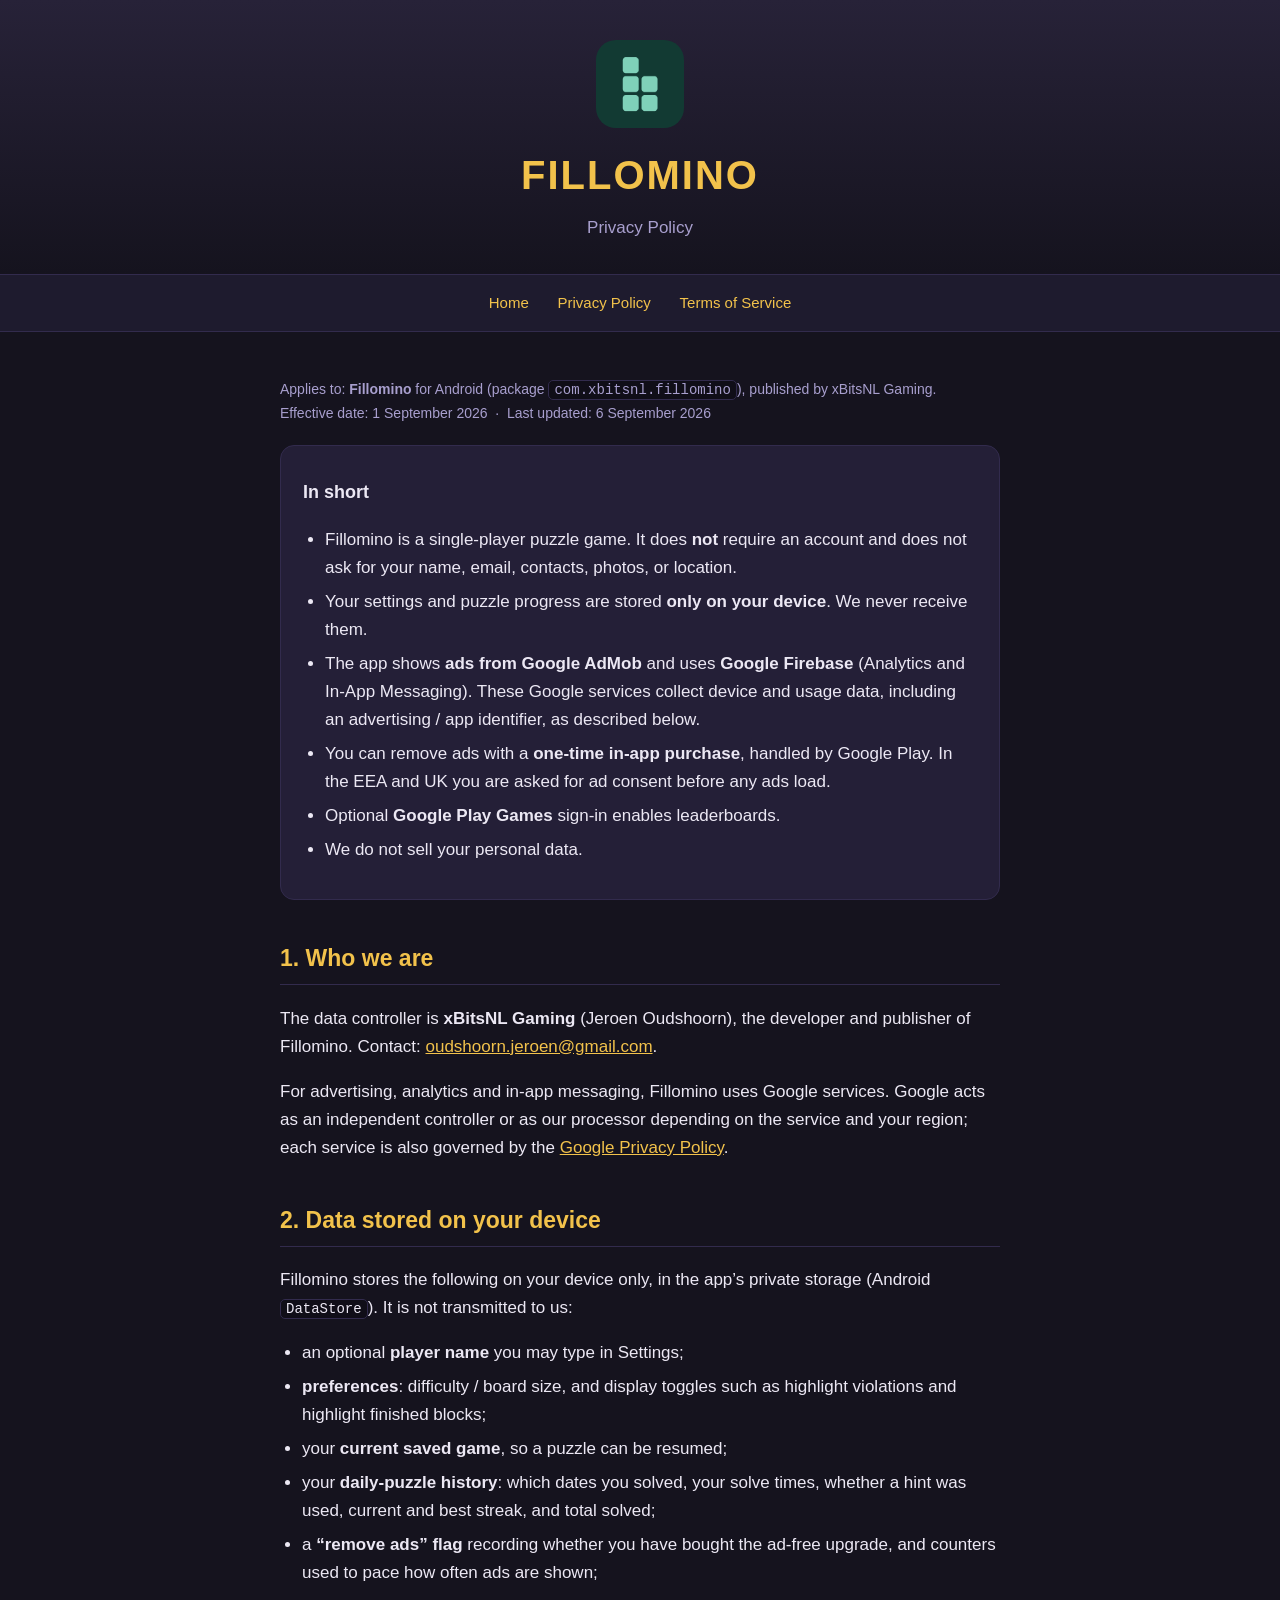
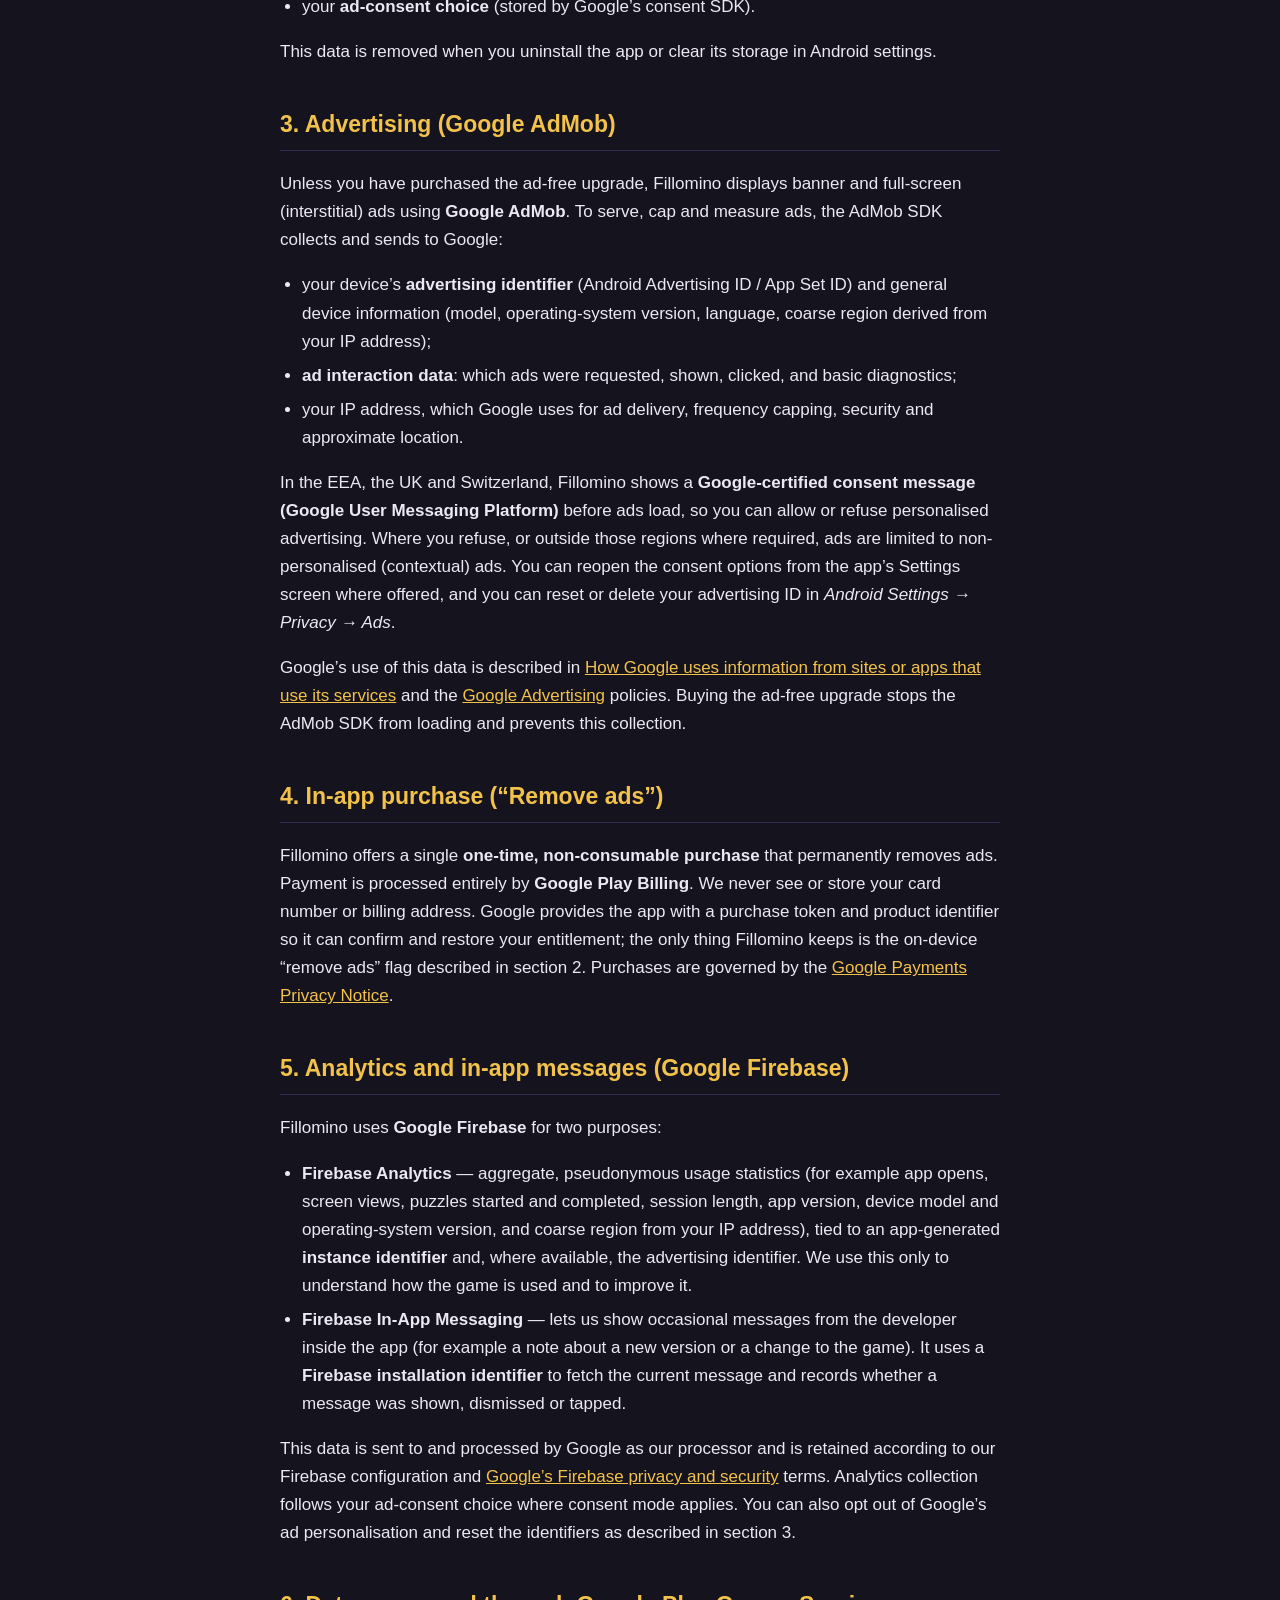
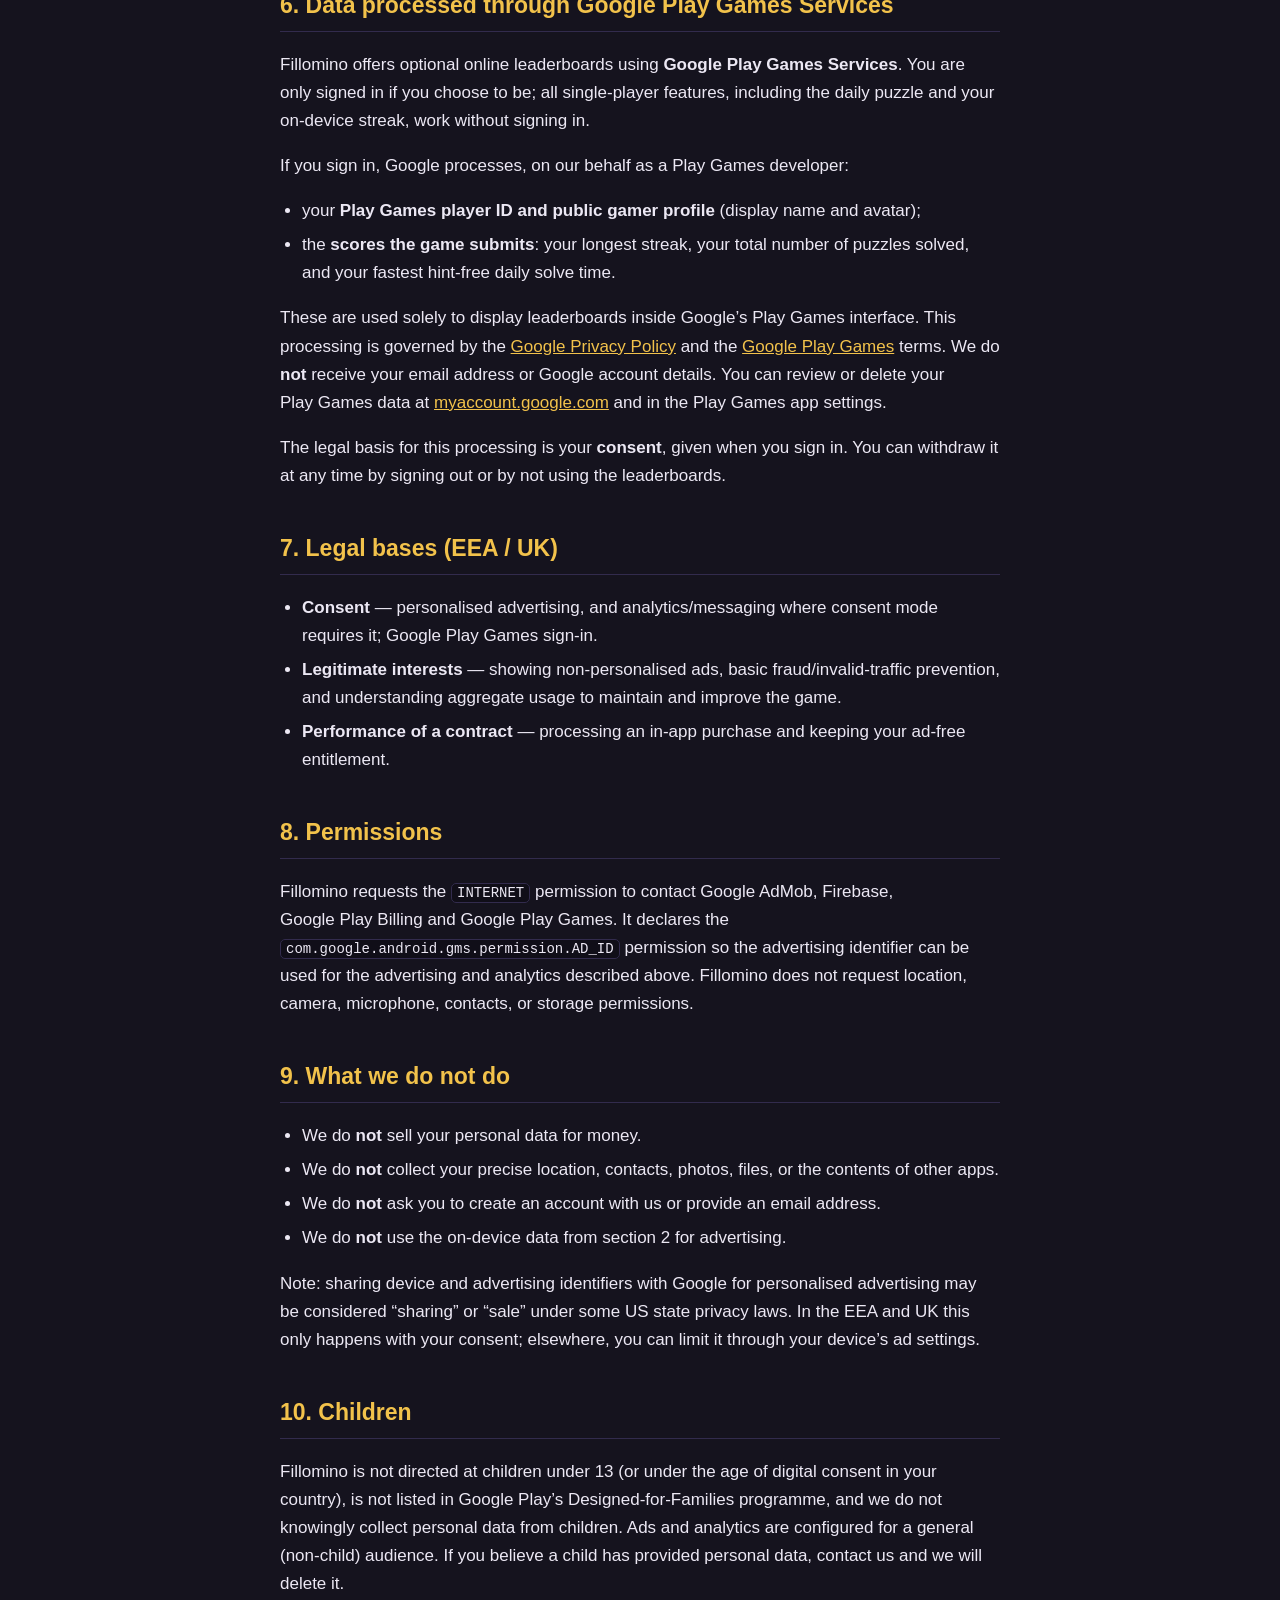
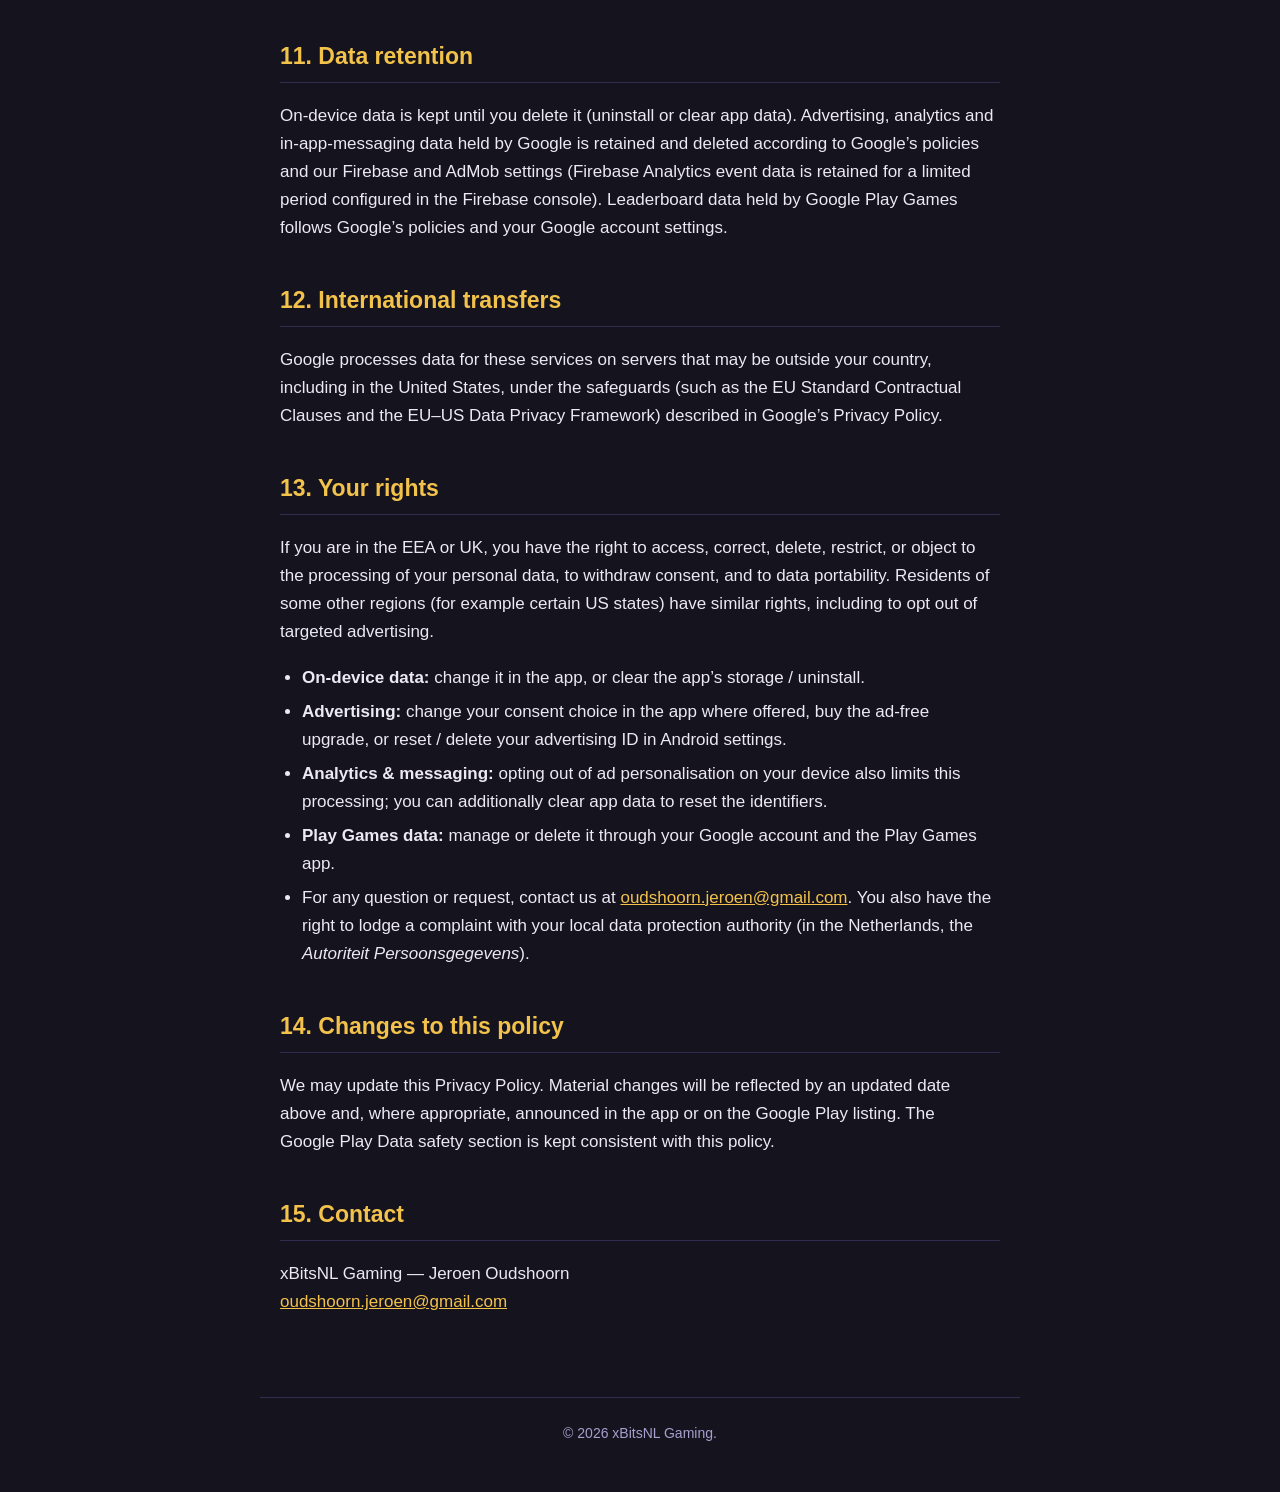
==== privacy-policy.html @ f1c4b3b2 "Add Fillomino site: home page, privacy policy, terms of service Co-Authored-By: Claude Sonnet 5 <nor" ====
<!DOCTYPE html>
<html lang="en">
<head>
<meta charset="utf-8">
<meta name="viewport" content="width=device-width, initial-scale=1">
<title>Privacy Policy — Fillomino</title>
<meta name="description" content="Privacy Policy for the Fillomino Android game by xBitsNL Gaming.">
<link rel="icon" href="assets/icon.png">
<link rel="stylesheet" href="style.css">
</head>
<body>

<header>
  <img class="icon" src="assets/icon.png" alt="Fillomino app icon">
  <h1>FILLOMINO</h1>
  <p class="tagline">Privacy Policy</p>
</header>

<nav>
  <a href="index.html">Home</a>
  <a href="privacy-policy.html">Privacy Policy</a>
  <a href="terms-of-service.html">Terms of Service</a>
</nav>

<main>
  <p class="meta">
    Applies to: <strong>Fillomino</strong> for Android (package <code>com.xbitsnl.fillomino</code>),
    published by xBitsNL&nbsp;Gaming.<br>
    Effective date: 1&nbsp;September&nbsp;2026 &nbsp;&middot;&nbsp; Last updated: 6&nbsp;September&nbsp;2026
  </p>

  <div class="card">
    <h3>In short</h3>
    <ul>
      <li>Fillomino is a single-player puzzle game. It does <strong>not</strong> require an account and does not ask for your name, email, contacts, photos, or location.</li>
      <li>Your settings and puzzle progress are stored <strong>only on your device</strong>. We never receive them.</li>
      <li>The app shows <strong>ads from Google&nbsp;AdMob</strong> and uses <strong>Google&nbsp;Firebase</strong> (Analytics and In-App Messaging). These Google services collect device and usage data, including an advertising / app identifier, as described below.</li>
      <li>You can remove ads with a <strong>one-time in-app purchase</strong>, handled by Google&nbsp;Play. In the EEA and UK you are asked for ad consent before any ads load.</li>
      <li>Optional <strong>Google&nbsp;Play&nbsp;Games</strong> sign-in enables leaderboards.</li>
      <li>We do not sell your personal data.</li>
    </ul>
  </div>

  <h2>1. Who we are</h2>
  <p>
    The data controller is <strong>xBitsNL&nbsp;Gaming</strong> (Jeroen&nbsp;Oudshoorn), the
    developer and publisher of Fillomino. Contact:
    <a href="mailto:oudshoorn.jeroen@gmail.com">oudshoorn.jeroen@gmail.com</a>.
  </p>
  <p>
    For advertising, analytics and in-app messaging, Fillomino uses Google services. Google acts
    as an independent controller or as our processor depending on the service and your
    region; each service is also governed by the
    <a href="https://policies.google.com/privacy" rel="noopener" target="_blank">Google&nbsp;Privacy&nbsp;Policy</a>.
  </p>

  <h2>2. Data stored on your device</h2>
  <p>
    Fillomino stores the following on your device only, in the app&rsquo;s private storage (Android
    <code>DataStore</code>). It is not transmitted to us:
  </p>
  <ul>
    <li>an optional <strong>player name</strong> you may type in Settings;</li>
    <li><strong>preferences</strong>: difficulty / board size, and display toggles such as highlight&nbsp;violations and highlight&nbsp;finished&nbsp;blocks;</li>
    <li>your <strong>current saved game</strong>, so a puzzle can be resumed;</li>
    <li>your <strong>daily-puzzle history</strong>: which dates you solved, your solve times, whether a hint was used, current and best streak, and total solved;</li>
    <li>a <strong>&ldquo;remove ads&rdquo; flag</strong> recording whether you have bought the ad-free upgrade, and counters used to pace how often ads are shown;</li>
    <li>your <strong>ad-consent choice</strong> (stored by Google&rsquo;s consent SDK).</li>
  </ul>
  <p>
    This data is removed when you uninstall the app or clear its storage in Android settings.
  </p>

  <h2>3. Advertising (Google AdMob)</h2>
  <p>
    Unless you have purchased the ad-free upgrade, Fillomino displays banner and full-screen
    (interstitial) ads using <strong>Google&nbsp;AdMob</strong>. To serve, cap and measure ads,
    the AdMob SDK collects and sends to Google:
  </p>
  <ul>
    <li>your device&rsquo;s <strong>advertising identifier</strong> (Android Advertising ID / App Set ID) and general device information (model, operating-system version, language, coarse region derived from your IP address);</li>
    <li><strong>ad interaction data</strong>: which ads were requested, shown, clicked, and basic diagnostics;</li>
    <li>your IP address, which Google uses for ad delivery, frequency capping, security and approximate location.</li>
  </ul>
  <p>
    In the EEA, the UK and Switzerland, Fillomino shows a <strong>Google-certified consent
    message (Google User Messaging Platform)</strong> before ads load, so you can allow or
    refuse personalised advertising. Where you refuse, or outside those regions where
    required, ads are limited to non-personalised (contextual) ads. You can reopen the
    consent options from the app&rsquo;s Settings screen where offered, and you can reset or
    delete your advertising ID in <em>Android Settings &rarr; Privacy &rarr; Ads</em>.
  </p>
  <p>
    Google&rsquo;s use of this data is described in
    <a href="https://business.safety.google/adsservices/" rel="noopener" target="_blank">How Google uses information from sites or apps that use its services</a>
    and the
    <a href="https://policies.google.com/technologies/partner-sites" rel="noopener" target="_blank">Google Advertising</a>
    policies. Buying the ad-free upgrade stops the AdMob SDK from loading and prevents this
    collection.
  </p>

  <h2>4. In-app purchase (&ldquo;Remove ads&rdquo;)</h2>
  <p>
    Fillomino offers a single <strong>one-time, non-consumable purchase</strong> that permanently
    removes ads. Payment is processed entirely by <strong>Google&nbsp;Play&nbsp;Billing</strong>.
    We never see or store your card number or billing address. Google provides the app with a
    purchase token and product identifier so it can confirm and restore your entitlement; the
    only thing Fillomino keeps is the on-device &ldquo;remove ads&rdquo; flag described in
    section&nbsp;2. Purchases are governed by the
    <a href="https://payments.google.com/legaldocument?family=0.privacynotice" rel="noopener" target="_blank">Google&nbsp;Payments Privacy Notice</a>.
  </p>

  <h2>5. Analytics and in-app messages (Google Firebase)</h2>
  <p>
    Fillomino uses <strong>Google&nbsp;Firebase</strong> for two purposes:
  </p>
  <ul>
    <li>
      <strong>Firebase&nbsp;Analytics</strong> &mdash; aggregate, pseudonymous usage statistics
      (for example app opens, screen views, puzzles started and completed, session length,
      app version, device model and operating-system version, and coarse region from your IP
      address), tied to an app-generated <strong>instance identifier</strong> and, where
      available, the advertising identifier. We use this only to understand how the game is
      used and to improve it.
    </li>
    <li>
      <strong>Firebase&nbsp;In-App Messaging</strong> &mdash; lets us show occasional messages
      from the developer inside the app (for example a note about a new version or a change to
      the game). It uses a <strong>Firebase installation identifier</strong> to fetch the
      current message and records whether a message was shown, dismissed or tapped.
    </li>
  </ul>
  <p>
    This data is sent to and processed by Google as our processor and is retained according to
    our Firebase configuration and
    <a href="https://firebase.google.com/support/privacy" rel="noopener" target="_blank">Google&rsquo;s Firebase privacy and security</a>
    terms. Analytics collection follows your ad-consent choice where consent mode applies. You
    can also opt out of Google&rsquo;s ad personalisation and reset the identifiers as described
    in section&nbsp;3.
  </p>

  <h2>6. Data processed through Google Play Games Services</h2>
  <p>
    Fillomino offers optional online leaderboards using <strong>Google&nbsp;Play&nbsp;Games&nbsp;Services</strong>.
    You are only signed in if you choose to be; all single-player features, including the daily
    puzzle and your on-device streak, work without signing in.
  </p>
  <p>If you sign in, Google processes, on our behalf as a Play Games developer:</p>
  <ul>
    <li>your <strong>Play Games player ID and public gamer profile</strong> (display name and avatar);</li>
    <li>the <strong>scores the game submits</strong>: your longest streak, your total number of puzzles solved, and your fastest hint-free daily solve time.</li>
  </ul>
  <p>
    These are used solely to display leaderboards inside Google&rsquo;s Play&nbsp;Games interface.
    This processing is governed by the
    <a href="https://policies.google.com/privacy" rel="noopener" target="_blank">Google&nbsp;Privacy&nbsp;Policy</a>
    and the
    <a href="https://play.google.com/games/" rel="noopener" target="_blank">Google&nbsp;Play&nbsp;Games</a>
    terms. We do <strong>not</strong> receive your email address or Google account details. You can
    review or delete your Play&nbsp;Games data at
    <a href="https://myaccount.google.com/" rel="noopener" target="_blank">myaccount.google.com</a>
    and in the Play&nbsp;Games app settings.
  </p>
  <p>The legal basis for this processing is your <strong>consent</strong>, given when you sign in. You can withdraw it at any time by signing out or by not using the leaderboards.</p>

  <h2>7. Legal bases (EEA / UK)</h2>
  <ul>
    <li><strong>Consent</strong> &mdash; personalised advertising, and analytics/messaging where consent mode requires it; Google&nbsp;Play&nbsp;Games sign-in.</li>
    <li><strong>Legitimate interests</strong> &mdash; showing non-personalised ads, basic fraud/invalid-traffic prevention, and understanding aggregate usage to maintain and improve the game.</li>
    <li><strong>Performance of a contract</strong> &mdash; processing an in-app purchase and keeping your ad-free entitlement.</li>
  </ul>

  <h2>8. Permissions</h2>
  <p>
    Fillomino requests the <code>INTERNET</code> permission to contact Google
    AdMob, Firebase, Google&nbsp;Play&nbsp;Billing and Google&nbsp;Play&nbsp;Games. It declares the
    <code>com.google.android.gms.permission.AD_ID</code> permission so the advertising
    identifier can be used for the advertising and analytics described above. Fillomino does not
    request location, camera, microphone, contacts, or storage permissions.
  </p>

  <h2>9. What we do not do</h2>
  <ul>
    <li>We do <strong>not</strong> sell your personal data for money.</li>
    <li>We do <strong>not</strong> collect your precise location, contacts, photos, files, or the contents of other apps.</li>
    <li>We do <strong>not</strong> ask you to create an account with us or provide an email address.</li>
    <li>We do <strong>not</strong> use the on-device data from section&nbsp;2 for advertising.</li>
  </ul>
  <p>
    Note: sharing device and advertising identifiers with Google for personalised advertising
    may be considered &ldquo;sharing&rdquo; or &ldquo;sale&rdquo; under some US state privacy
    laws. In the EEA and UK this only happens with your consent; elsewhere, you can limit it
    through your device&rsquo;s ad settings.
  </p>

  <h2>10. Children</h2>
  <p>
    Fillomino is not directed at children under 13 (or under the age of digital consent in your
    country), is not listed in Google&nbsp;Play&rsquo;s Designed-for-Families programme, and we
    do not knowingly collect personal data from children. Ads and analytics are configured for
    a general (non-child) audience. If you believe a child has provided personal data, contact
    us and we will delete it.
  </p>

  <h2>11. Data retention</h2>
  <p>
    On-device data is kept until you delete it (uninstall or clear app data). Advertising,
    analytics and in-app-messaging data held by Google is retained and deleted according to
    Google&rsquo;s policies and our Firebase and AdMob settings (Firebase&nbsp;Analytics event
    data is retained for a limited period configured in the Firebase console). Leaderboard
    data held by Google&nbsp;Play&nbsp;Games follows Google&rsquo;s policies and your Google
    account settings.
  </p>

  <h2>12. International transfers</h2>
  <p>
    Google processes data for these services on servers that may be outside your country,
    including in the United States, under the safeguards (such as the EU&nbsp;Standard
    Contractual Clauses and the EU&ndash;US Data Privacy Framework) described in Google&rsquo;s
    Privacy Policy.
  </p>

  <h2>13. Your rights</h2>
  <p>
    If you are in the EEA or UK, you have the right to access, correct, delete, restrict, or
    object to the processing of your personal data, to withdraw consent, and to data
    portability. Residents of some other regions (for example certain US states) have similar
    rights, including to opt out of targeted advertising.
  </p>
  <ul>
    <li><strong>On-device data:</strong> change it in the app, or clear the app&rsquo;s storage / uninstall.</li>
    <li><strong>Advertising:</strong> change your consent choice in the app where offered, buy the ad-free upgrade, or reset / delete your advertising ID in Android settings.</li>
    <li><strong>Analytics &amp; messaging:</strong> opting out of ad personalisation on your device also limits this processing; you can additionally clear app data to reset the identifiers.</li>
    <li><strong>Play Games data:</strong> manage or delete it through your Google account and the Play&nbsp;Games app.</li>
    <li>For any question or request, contact us at
      <a href="mailto:oudshoorn.jeroen@gmail.com">oudshoorn.jeroen@gmail.com</a>. You also have the right to lodge a
      complaint with your local data protection authority (in the Netherlands, the
      <em>Autoriteit&nbsp;Persoonsgegevens</em>).</li>
  </ul>

  <h2>14. Changes to this policy</h2>
  <p>
    We may update this Privacy Policy. Material changes will be reflected by an updated date
    above and, where appropriate, announced in the app or on the Google&nbsp;Play listing. The
    Google&nbsp;Play Data&nbsp;safety section is kept consistent with this policy.
  </p>

  <h2>15. Contact</h2>
  <p>
    xBitsNL&nbsp;Gaming — Jeroen&nbsp;Oudshoorn<br>
    <a href="mailto:oudshoorn.jeroen@gmail.com">oudshoorn.jeroen@gmail.com</a>
  </p>
</main>

<footer>
  &copy; <span id="y">2026</span> xBitsNL Gaming.
  <script>document.getElementById('y').textContent = new Date().getFullYear();</script>
</footer>

</body>
</html>
---- style.css ----
:root {
  --bg: #15131e;
  --bg-soft: #1e1b2e;
  --card: #241f37;
  --gold: #f2c24b;
  --gold-deep: #cb8f17;
  --ink: #ece8f4;
  --muted: #a89fce;
  --line: #322b4d;
  --max: 760px;
}

* { box-sizing: border-box; }

html { -webkit-text-size-adjust: 100%; }

body {
  margin: 0;
  background: var(--bg);
  color: var(--ink);
  font: 17px/1.65 -apple-system, BlinkMacSystemFont, "Segoe UI", Roboto, Helvetica, Arial, sans-serif;
}

a { color: var(--gold); }
a:hover { color: var(--gold-deep); }

header {
  background: linear-gradient(180deg, #272238, var(--bg));
  border-bottom: 1px solid var(--line);
  padding: 40px 20px 32px;
  text-align: center;
}

header img.icon {
  width: 88px;
  height: 88px;
  border-radius: 20px;
  display: block;
  margin: 0 auto 14px;
}

header h1 {
  margin: 0;
  font-size: 40px;
  letter-spacing: 2px;
  color: var(--gold);
}

header p.tagline {
  margin: 6px 0 0;
  color: var(--muted);
}

nav {
  text-align: center;
  padding: 14px 20px;
  border-bottom: 1px solid var(--line);
  background: var(--bg-soft);
  position: sticky;
  top: 0;
}

nav a {
  margin: 0 12px;
  text-decoration: none;
  font-size: 15px;
}

main {
  max-width: var(--max);
  margin: 0 auto;
  padding: 32px 20px 64px;
}

main img.feature {
  width: 100%;
  border-radius: 14px;
  border: 1px solid var(--line);
  margin: 8px 0 28px;
}

h2 {
  color: var(--gold);
  margin-top: 40px;
  font-size: 23px;
  border-bottom: 1px solid var(--line);
  padding-bottom: 6px;
}

h3 { color: var(--ink); margin-top: 28px; font-size: 18px; }

ul { padding-left: 22px; }
li { margin: 6px 0; }

.card {
  background: var(--card);
  border: 1px solid var(--line);
  border-radius: 14px;
  padding: 4px 22px 18px;
  margin: 20px 0;
}

.meta { color: var(--muted); font-size: 14px; }

code {
  background: #100e18;
  border: 1px solid var(--line);
  border-radius: 5px;
  padding: 1px 5px;
  font-size: 14px;
}

footer {
  max-width: var(--max);
  margin: 0 auto;
  padding: 24px 20px 48px;
  border-top: 1px solid var(--line);
  color: var(--muted);
  font-size: 14px;
  text-align: center;
}
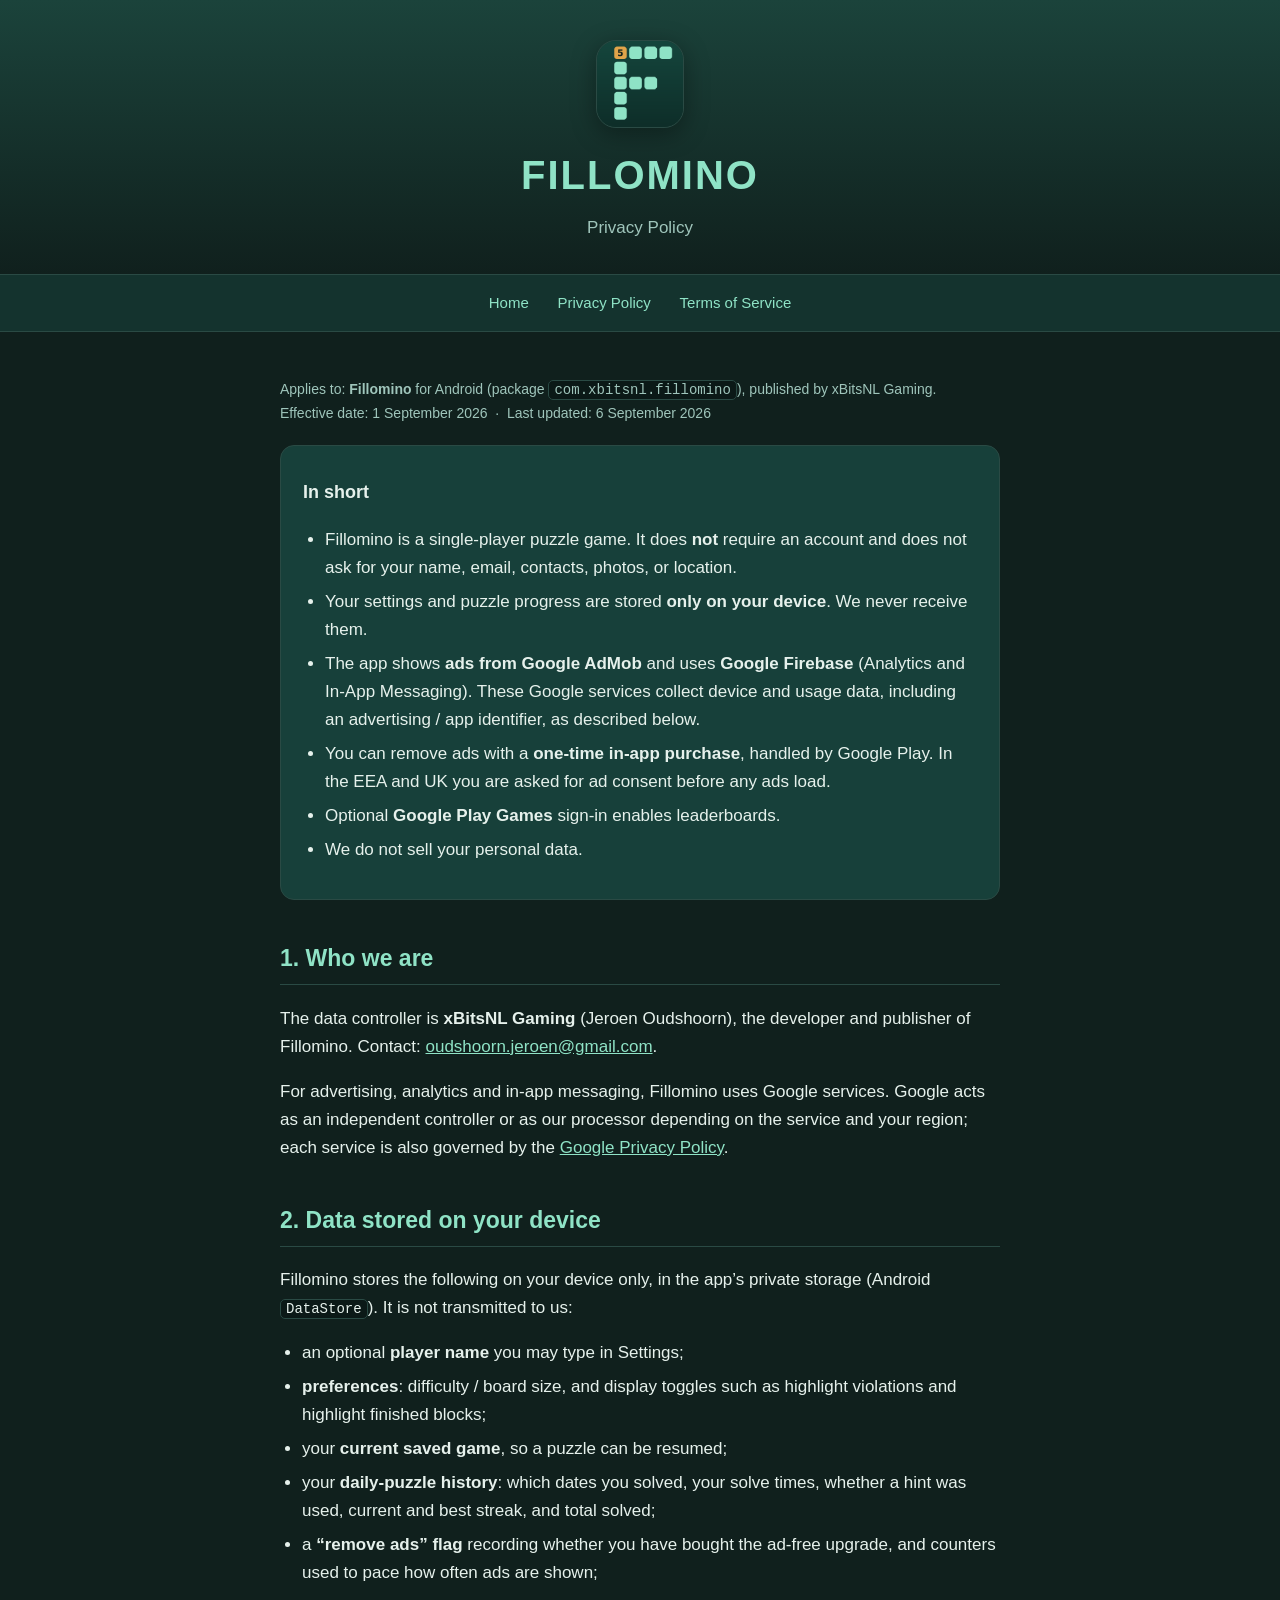
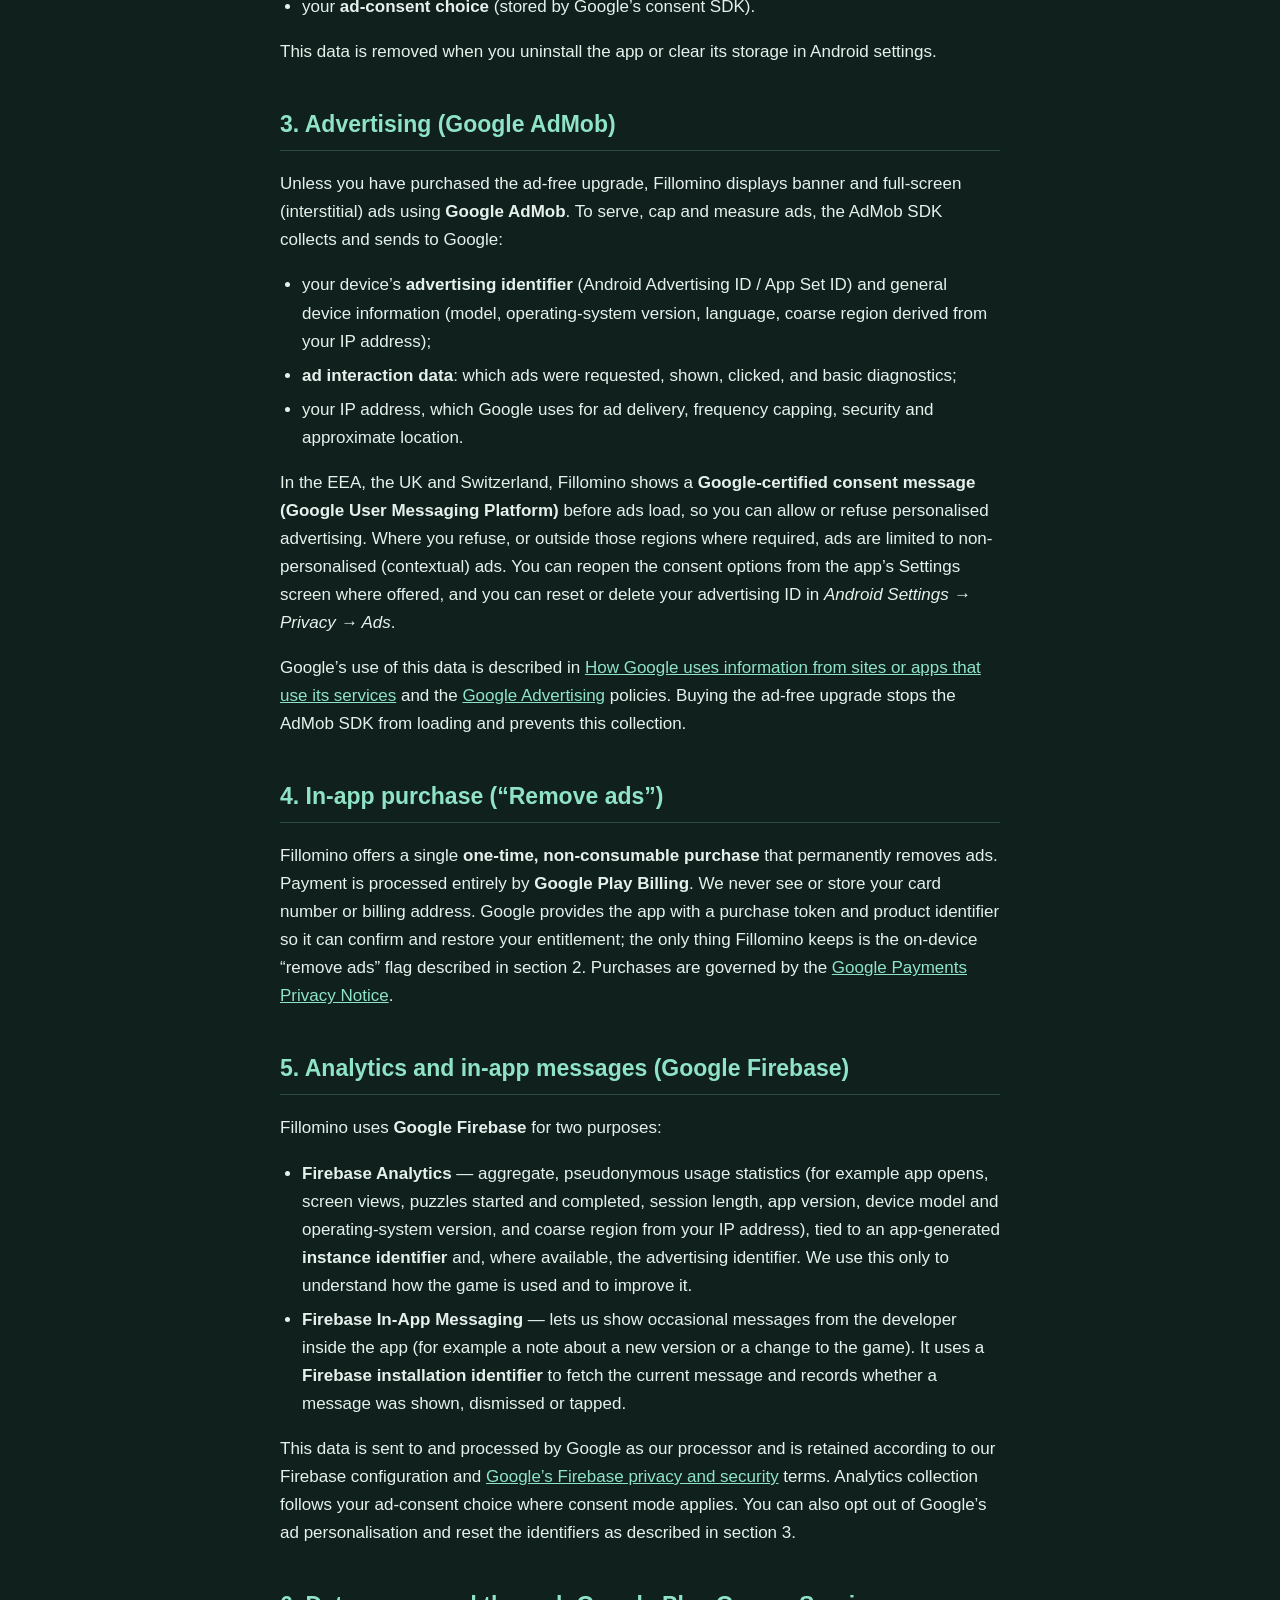
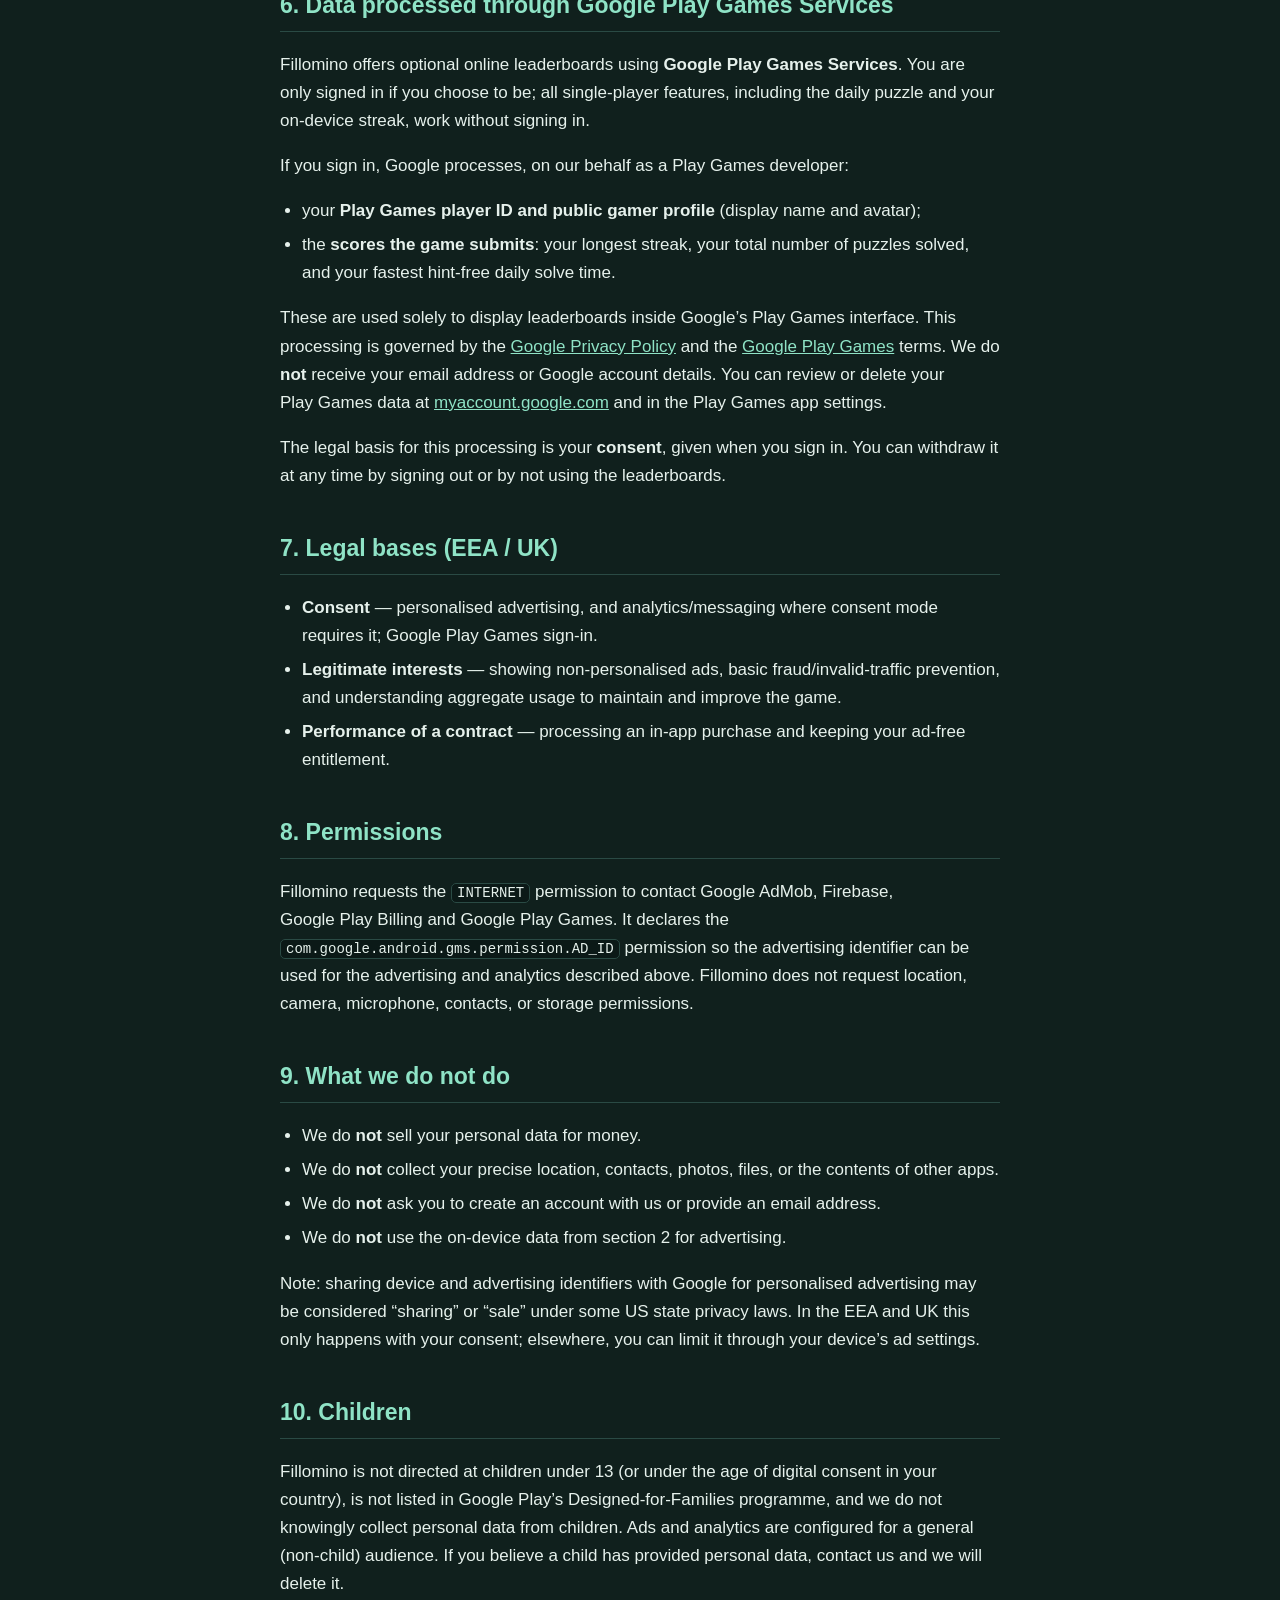
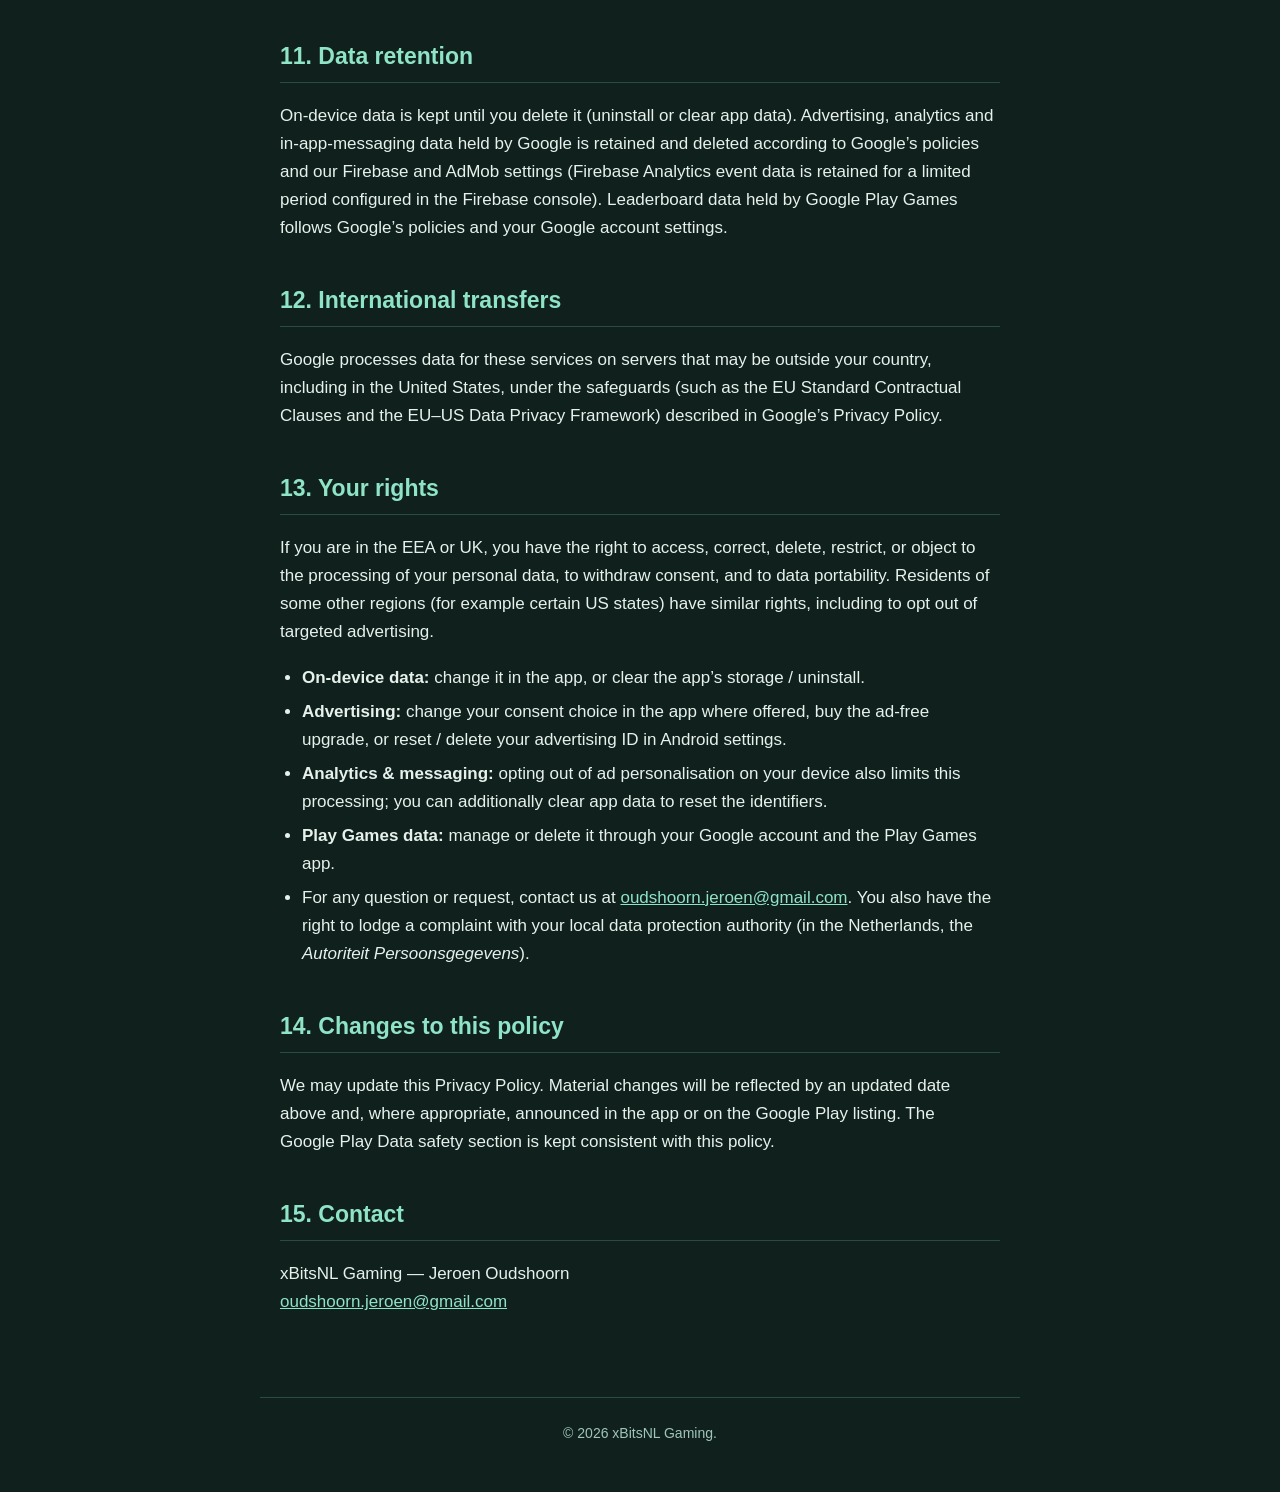
==== commit a9c3e86c: "Retheme site to Fillomino teal/mint palette to match the app and logo Co-Authored-By: Claude Sonnet " ====
--- a/privacy-policy.html
+++ b/privacy-policy.html
@@ -3,6 +3,7 @@
 <head>
 <meta charset="utf-8">
 <meta name="viewport" content="width=device-width, initial-scale=1">
+<meta name="theme-color" content="#10201d">
 <title>Privacy Policy — Fillomino</title>
 <meta name="description" content="Privacy Policy for the Fillomino Android game by xBitsNL Gaming.">
 <link rel="icon" href="assets/icon.png">
--- a/style.css
+++ b/style.css
@@ -1,12 +1,13 @@
 :root {
-  --bg: #15131e;
-  --bg-soft: #1e1b2e;
-  --card: #241f37;
-  --gold: #f2c24b;
-  --gold-deep: #cb8f17;
-  --ink: #ece8f4;
-  --muted: #a89fce;
-  --line: #322b4d;
+  --bg: #10201d;
+  --bg-soft: #14332e;
+  --card: #17403a;
+  --teal: #8fe3c6;
+  --teal-deep: #157a6e;
+  --amber: #e0a44a;
+  --ink: #e6f1ec;
+  --muted: #9fc5bb;
+  --line: #2a4a44;
   --max: 760px;
 }
 
@@ -21,11 +22,11 @@
   font: 17px/1.65 -apple-system, BlinkMacSystemFont, "Segoe UI", Roboto, Helvetica, Arial, sans-serif;
 }
 
-a { color: var(--gold); }
-a:hover { color: var(--gold-deep); }
+a { color: var(--teal); }
+a:hover { color: var(--amber); }
 
 header {
-  background: linear-gradient(180deg, #272238, var(--bg));
+  background: linear-gradient(180deg, #1b433b, var(--bg));
   border-bottom: 1px solid var(--line);
   padding: 40px 20px 32px;
   text-align: center;
@@ -35,6 +36,8 @@
   width: 88px;
   height: 88px;
   border-radius: 20px;
+  border: 1px solid var(--line);
+  box-shadow: 0 6px 24px rgba(0, 0, 0, 0.35);
   display: block;
   margin: 0 auto 14px;
 }
@@ -43,7 +46,7 @@
   margin: 0;
   font-size: 40px;
   letter-spacing: 2px;
-  color: var(--gold);
+  color: var(--teal);
 }
 
 header p.tagline {
@@ -80,7 +83,7 @@
 }
 
 h2 {
-  color: var(--gold);
+  color: var(--teal);
   margin-top: 40px;
   font-size: 23px;
   border-bottom: 1px solid var(--line);
@@ -103,7 +106,7 @@
 .meta { color: var(--muted); font-size: 14px; }
 
 code {
-  background: #100e18;
+  background: #0b1917;
   border: 1px solid var(--line);
   border-radius: 5px;
   padding: 1px 5px;
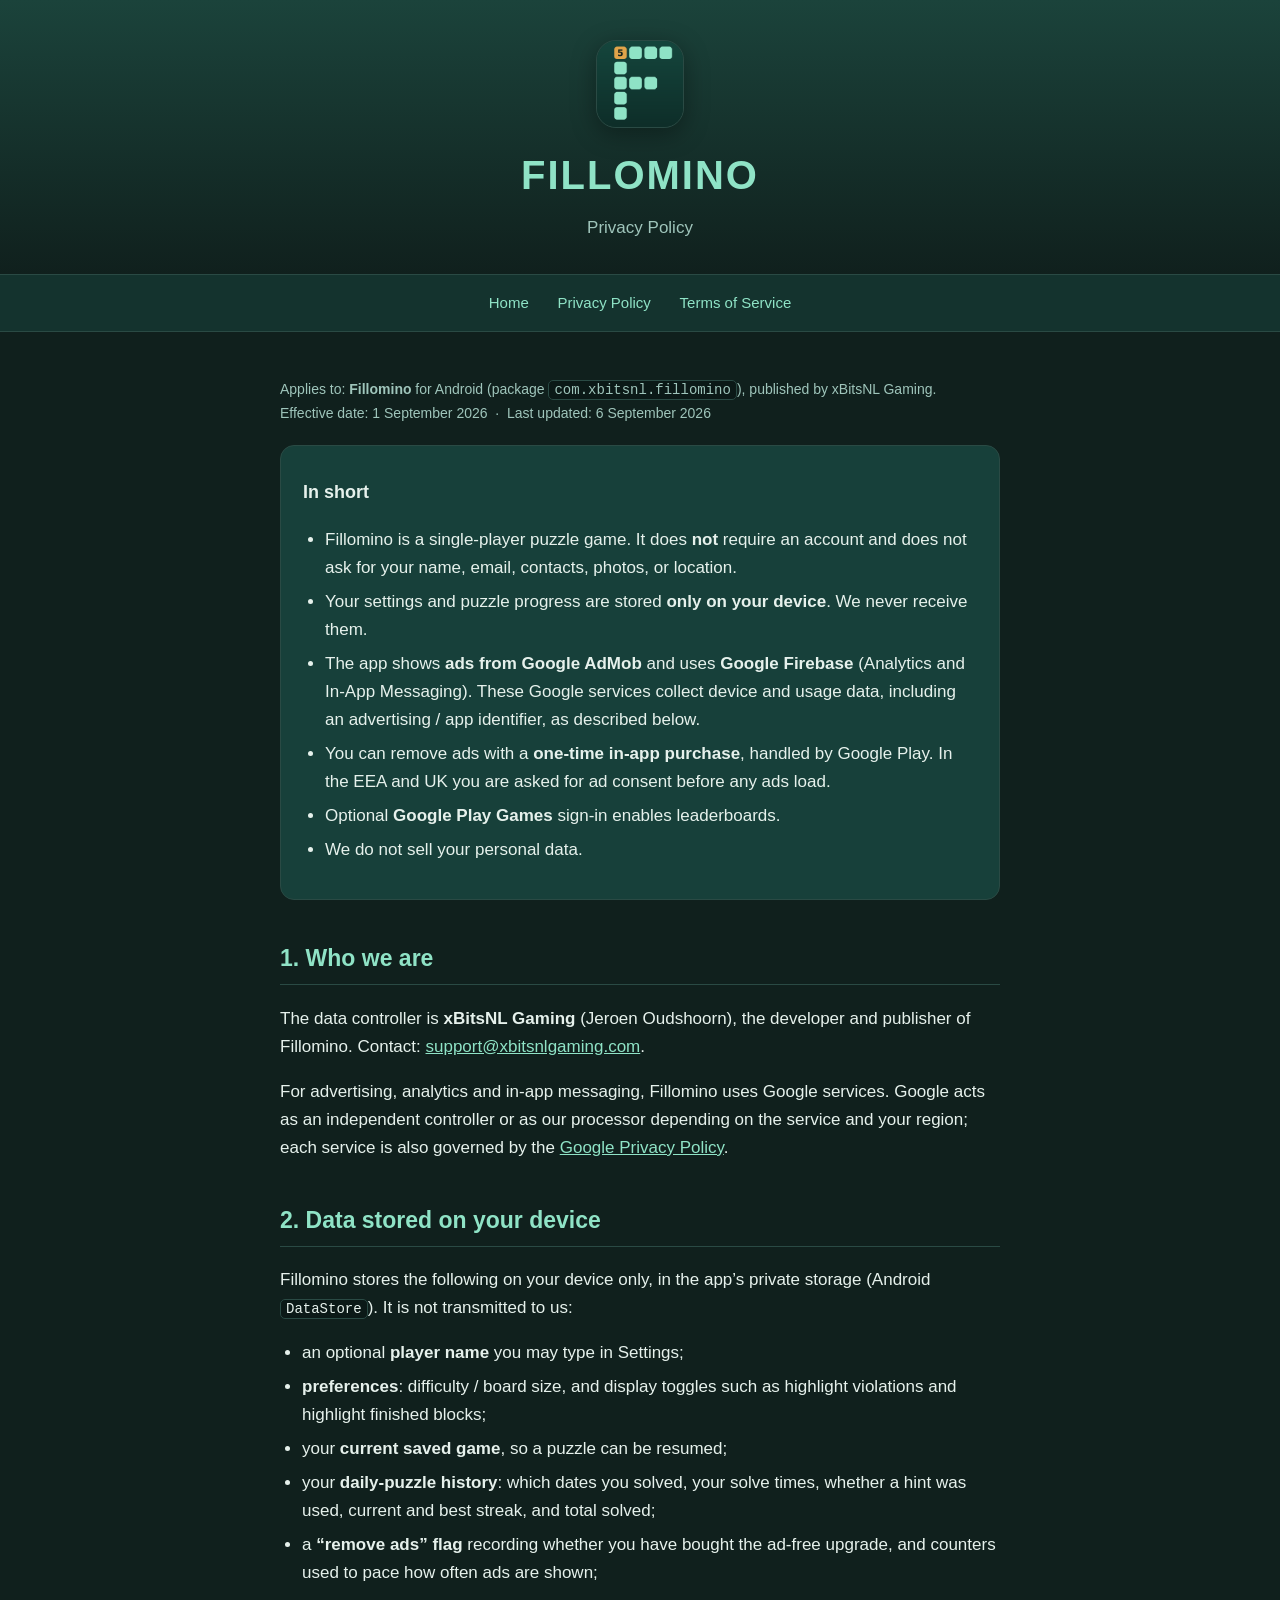
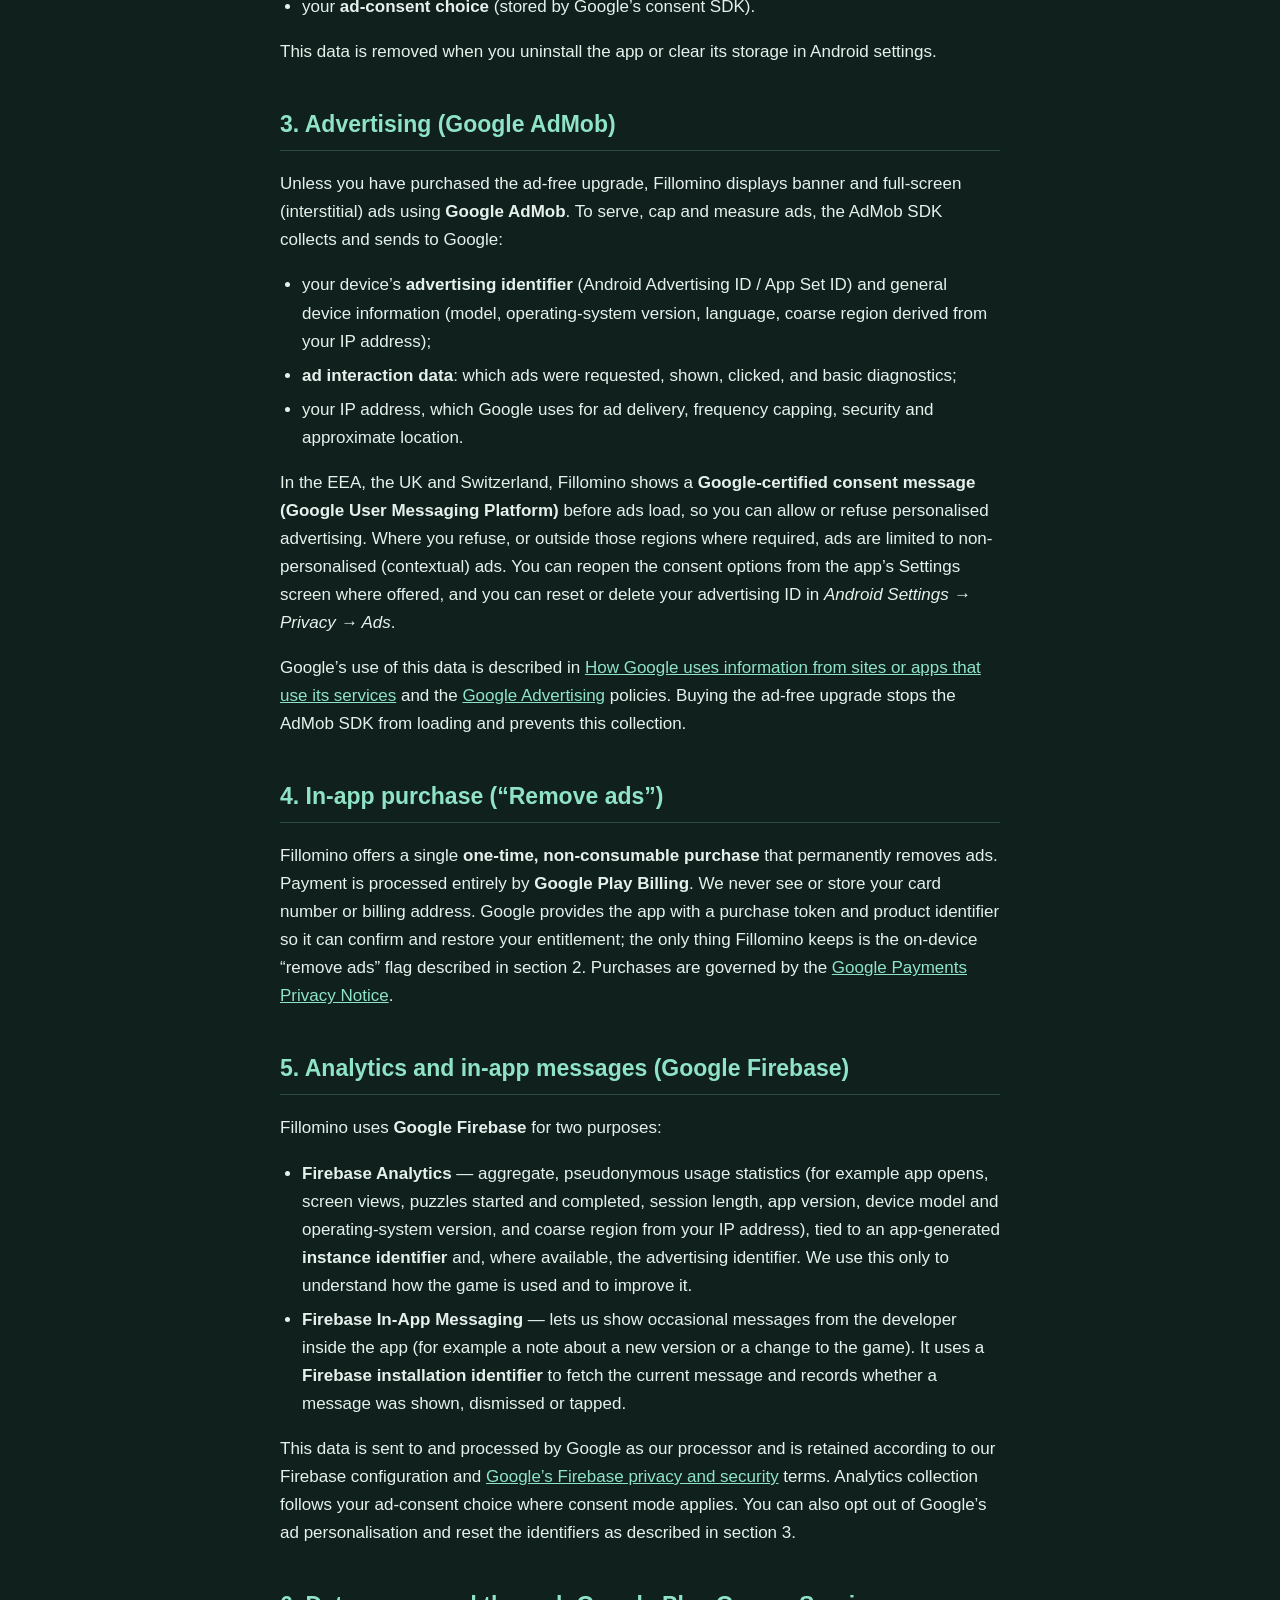
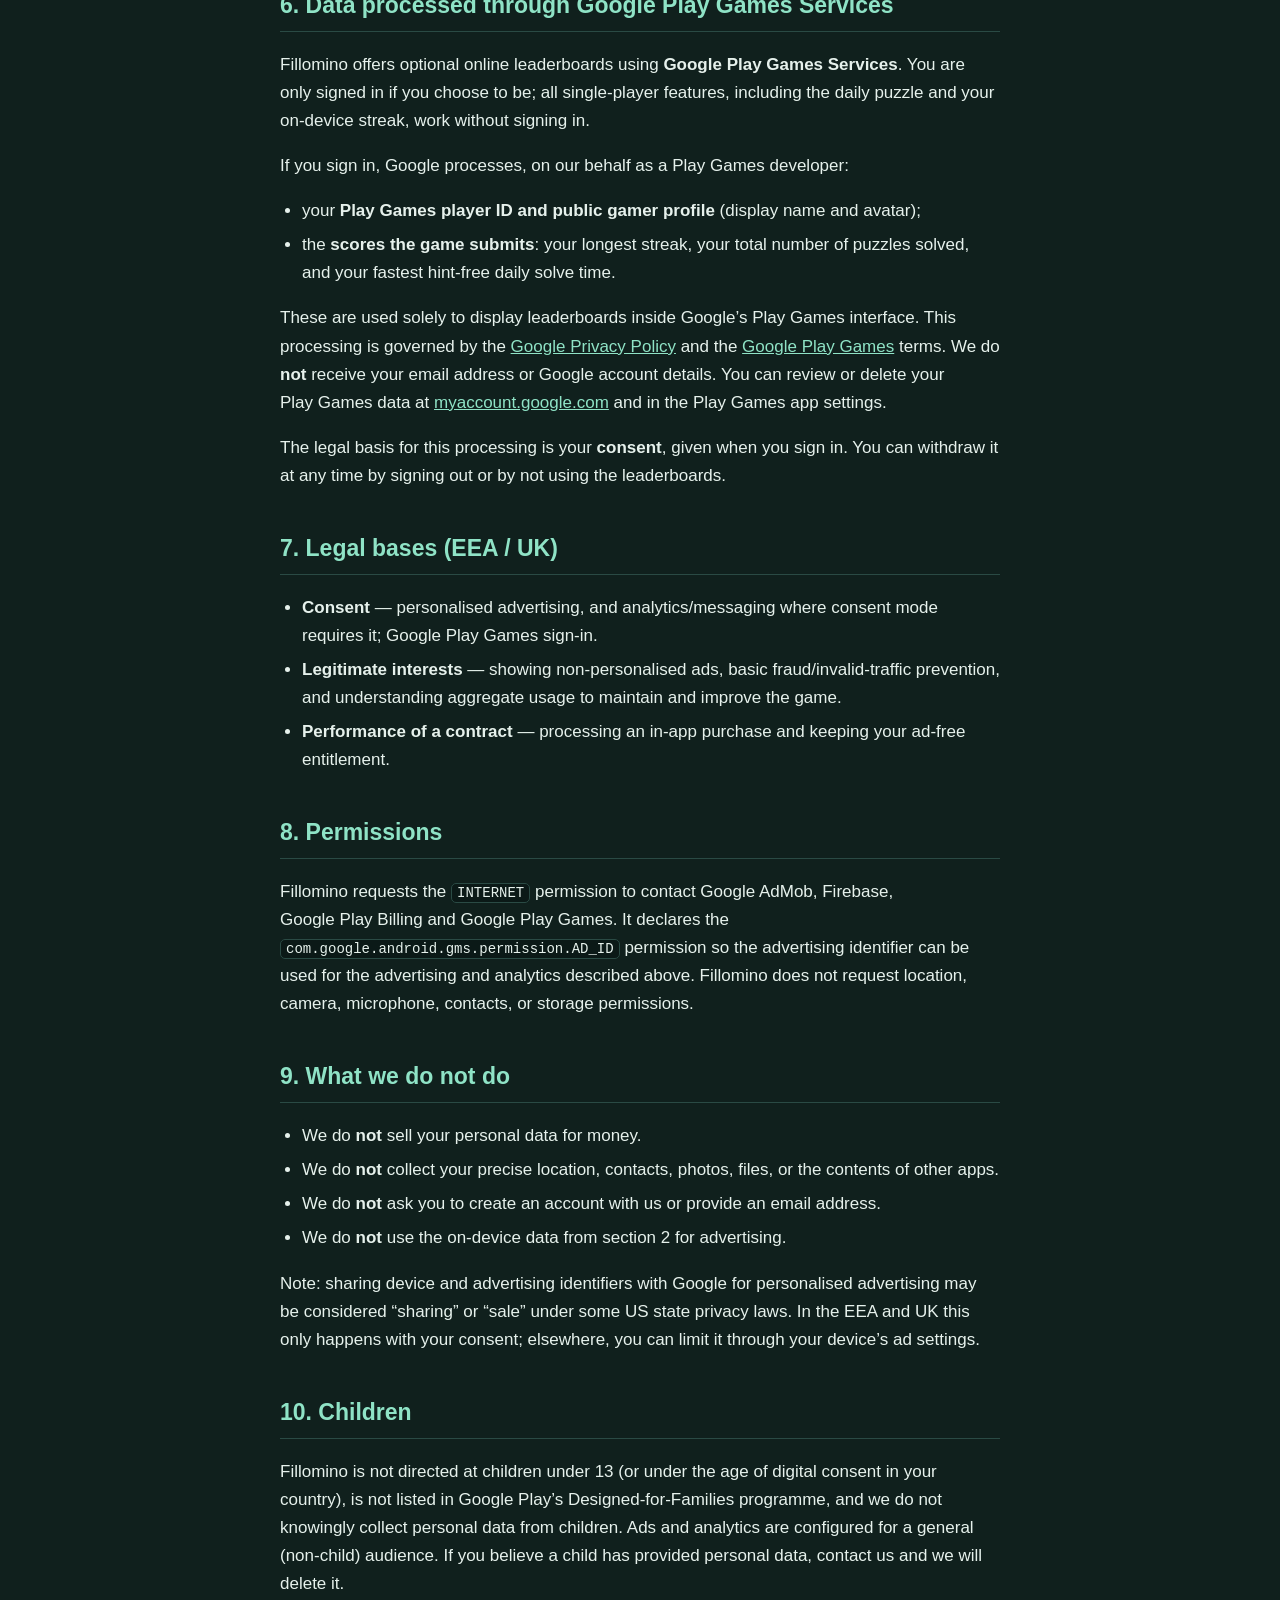
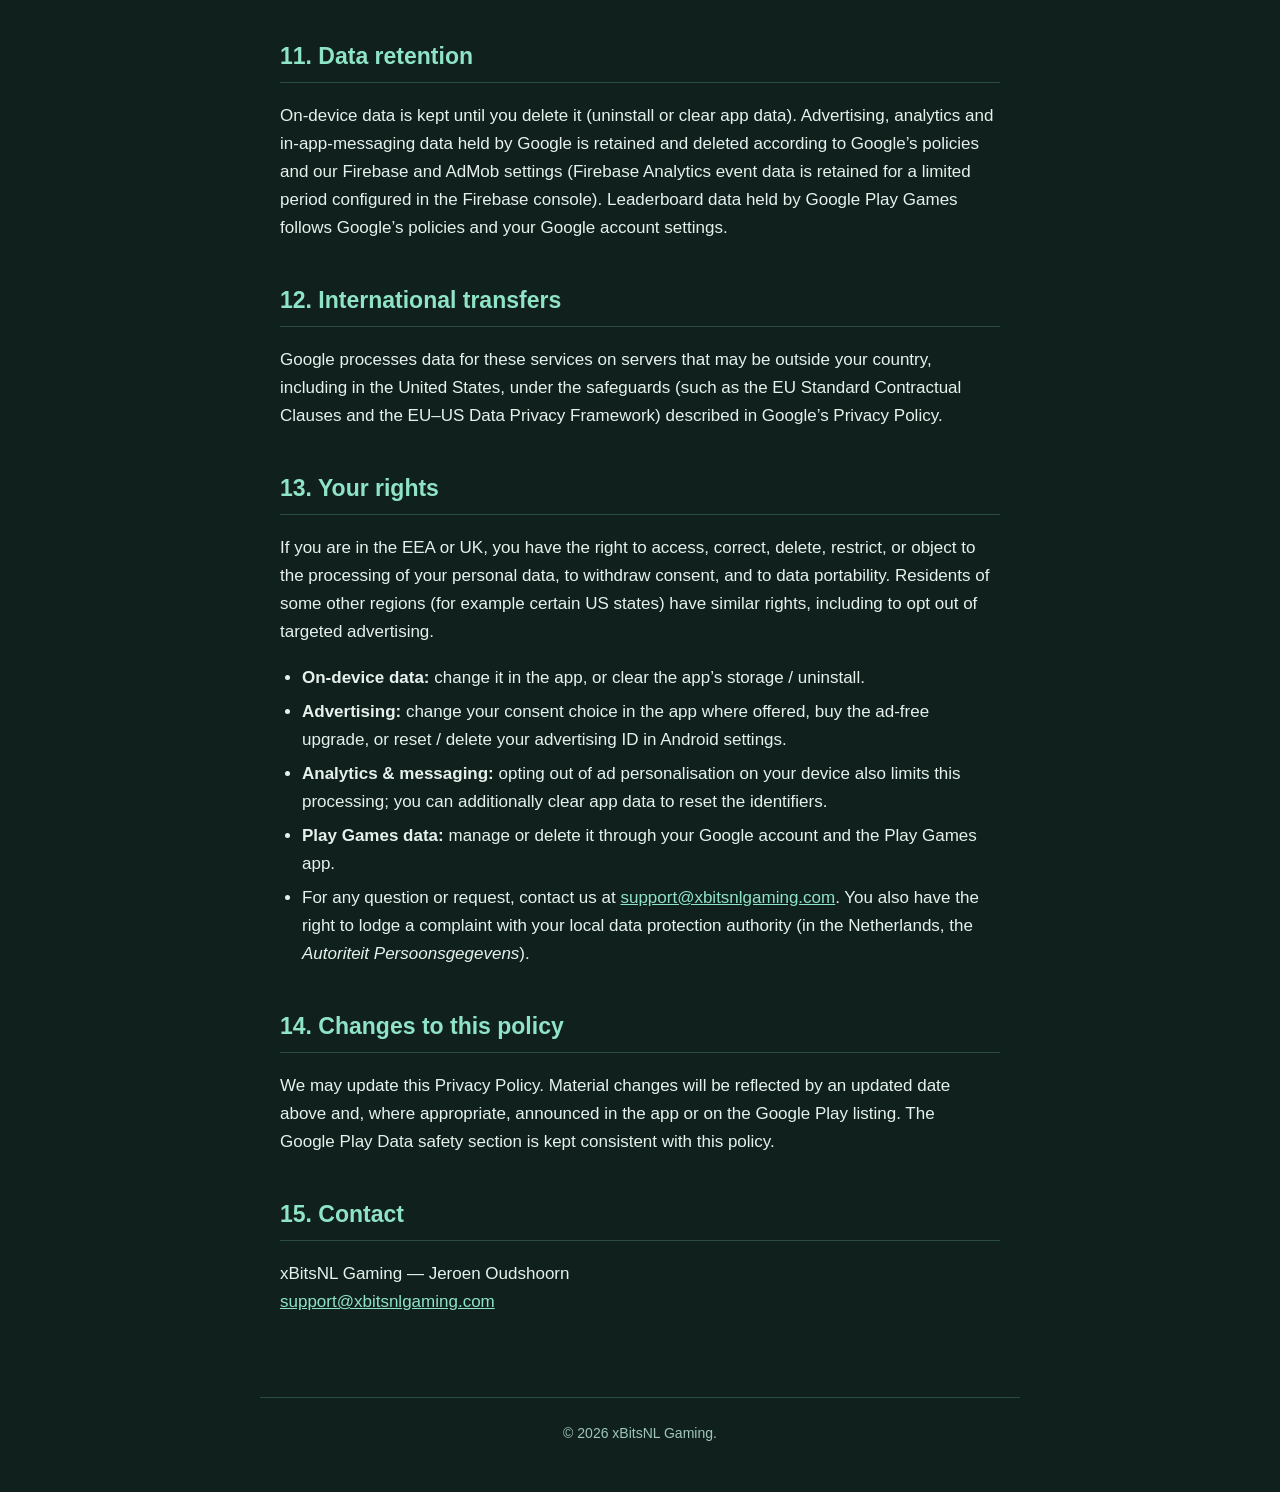
==== commit 0f79a624: "Nieuw adres: fillomino.xbitsnlgaming.com, contact via support@xbitsnlgaming.com Co-Authored-By: Clau" ====
--- a/privacy-policy.html
+++ b/privacy-policy.html
@@ -46,7 +46,7 @@
   <p>
     The data controller is <strong>xBitsNL&nbsp;Gaming</strong> (Jeroen&nbsp;Oudshoorn), the
     developer and publisher of Fillomino. Contact:
-    <a href="mailto:oudshoorn.jeroen@gmail.com">oudshoorn.jeroen@gmail.com</a>.
+    <a href="mailto:support@xbitsnlgaming.com">support@xbitsnlgaming.com</a>.
   </p>
   <p>
     For advertising, analytics and in-app messaging, Fillomino uses Google services. Google acts
@@ -234,7 +234,7 @@
     <li><strong>Analytics &amp; messaging:</strong> opting out of ad personalisation on your device also limits this processing; you can additionally clear app data to reset the identifiers.</li>
     <li><strong>Play Games data:</strong> manage or delete it through your Google account and the Play&nbsp;Games app.</li>
     <li>For any question or request, contact us at
-      <a href="mailto:oudshoorn.jeroen@gmail.com">oudshoorn.jeroen@gmail.com</a>. You also have the right to lodge a
+      <a href="mailto:support@xbitsnlgaming.com">support@xbitsnlgaming.com</a>. You also have the right to lodge a
       complaint with your local data protection authority (in the Netherlands, the
       <em>Autoriteit&nbsp;Persoonsgegevens</em>).</li>
   </ul>
@@ -249,7 +249,7 @@
   <h2>15. Contact</h2>
   <p>
     xBitsNL&nbsp;Gaming — Jeroen&nbsp;Oudshoorn<br>
-    <a href="mailto:oudshoorn.jeroen@gmail.com">oudshoorn.jeroen@gmail.com</a>
+    <a href="mailto:support@xbitsnlgaming.com">support@xbitsnlgaming.com</a>
   </p>
 </main>
 
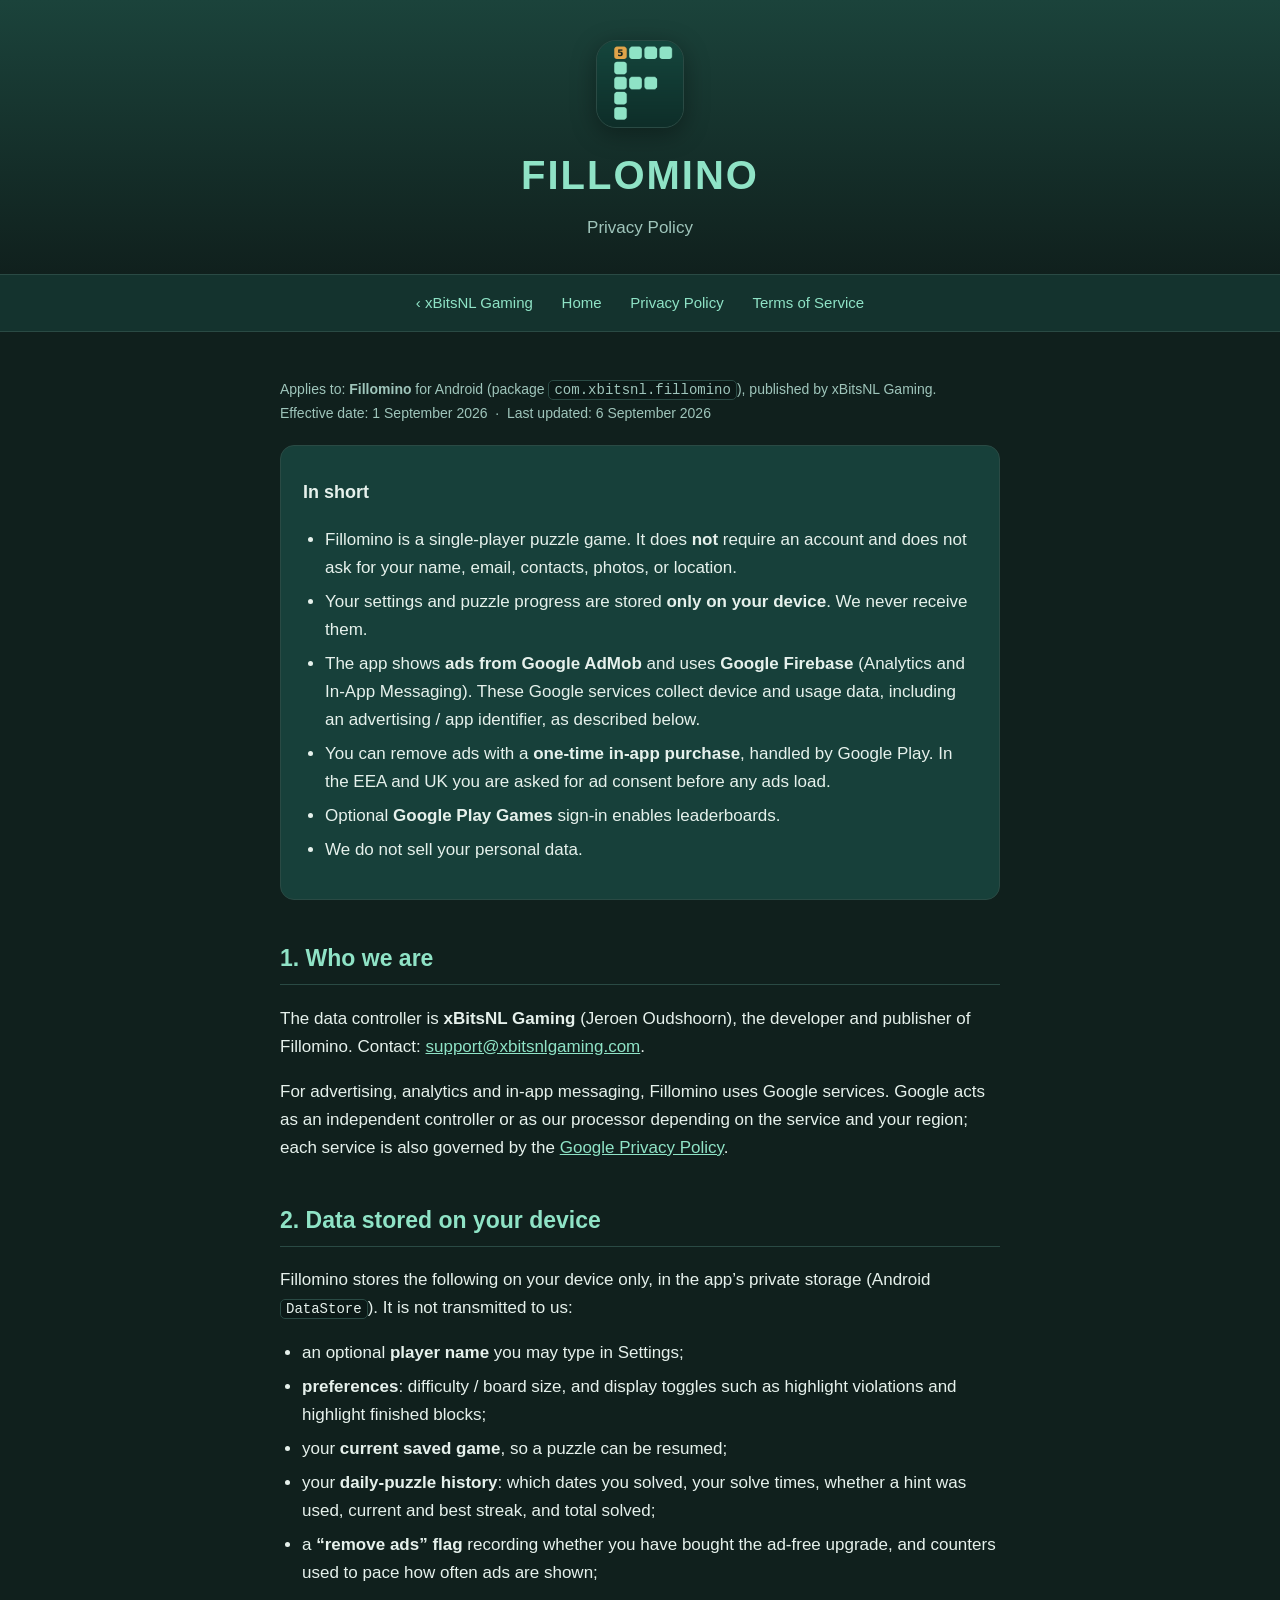
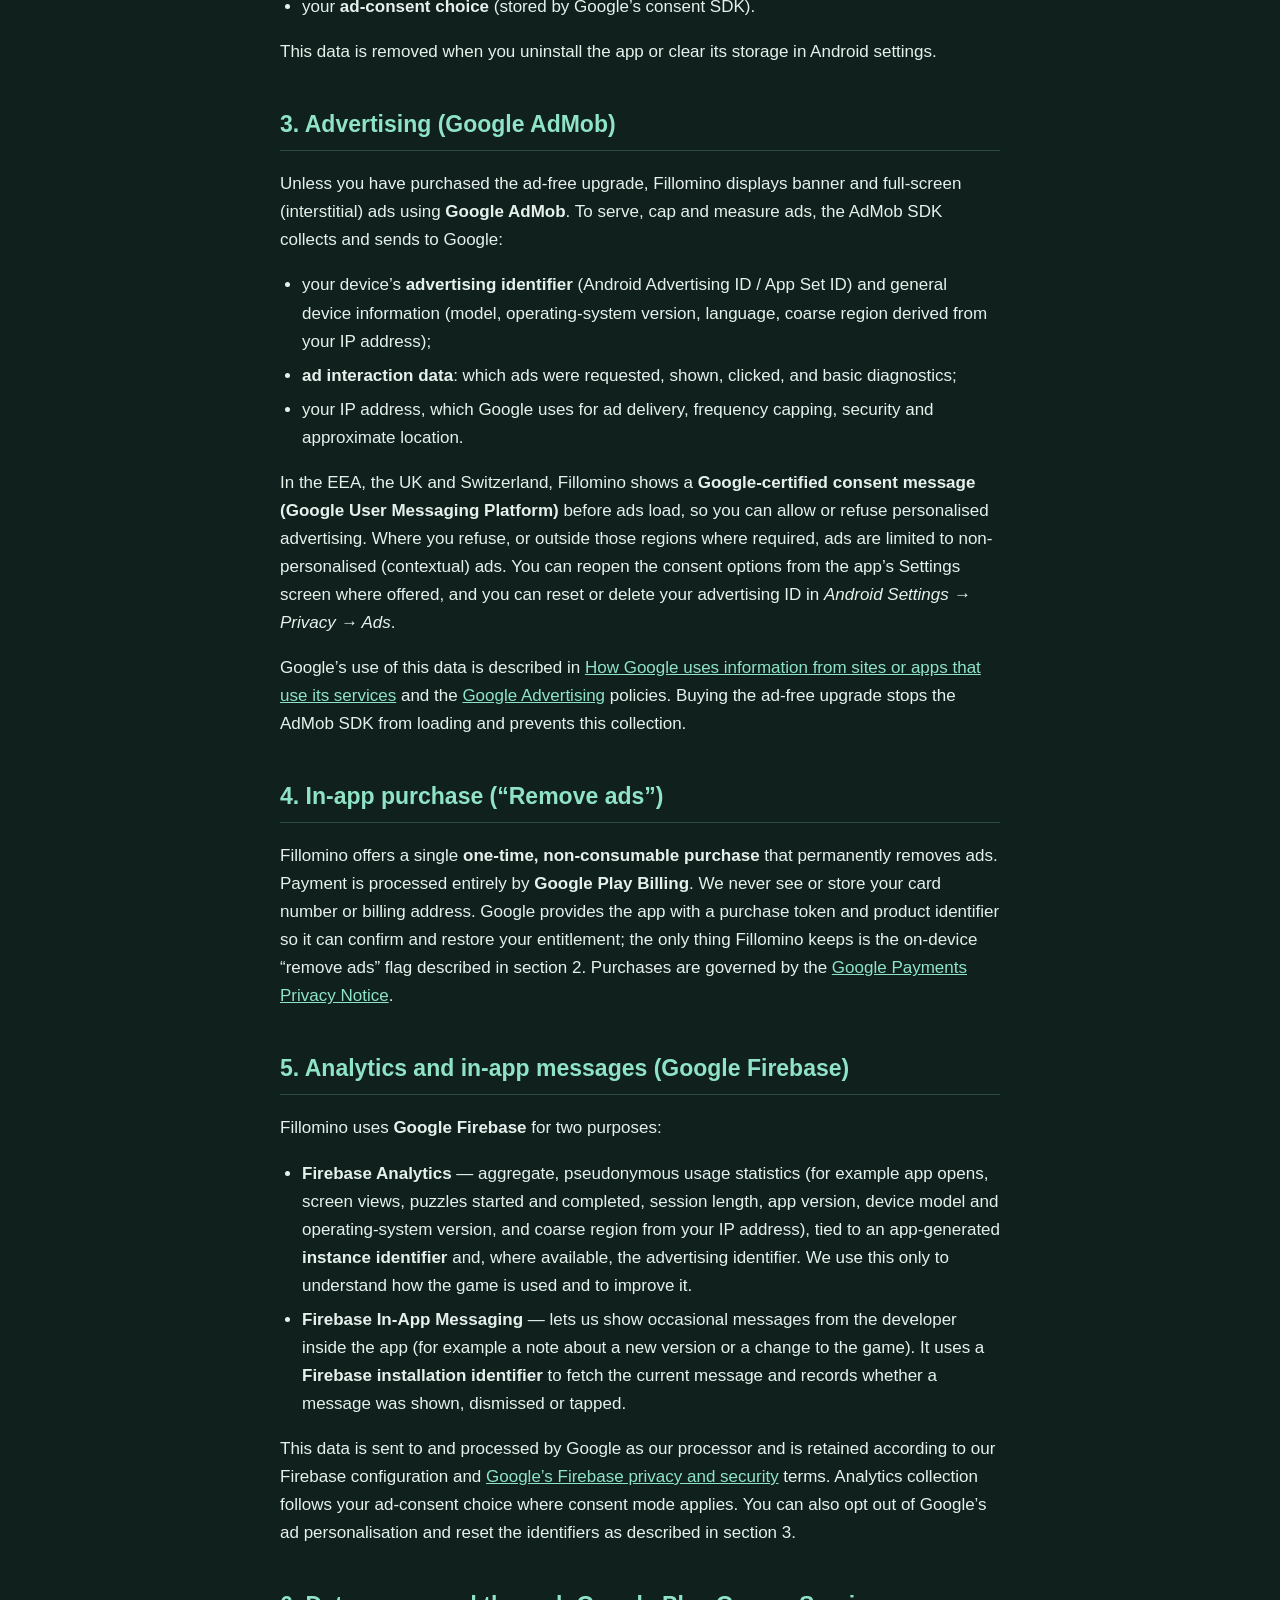
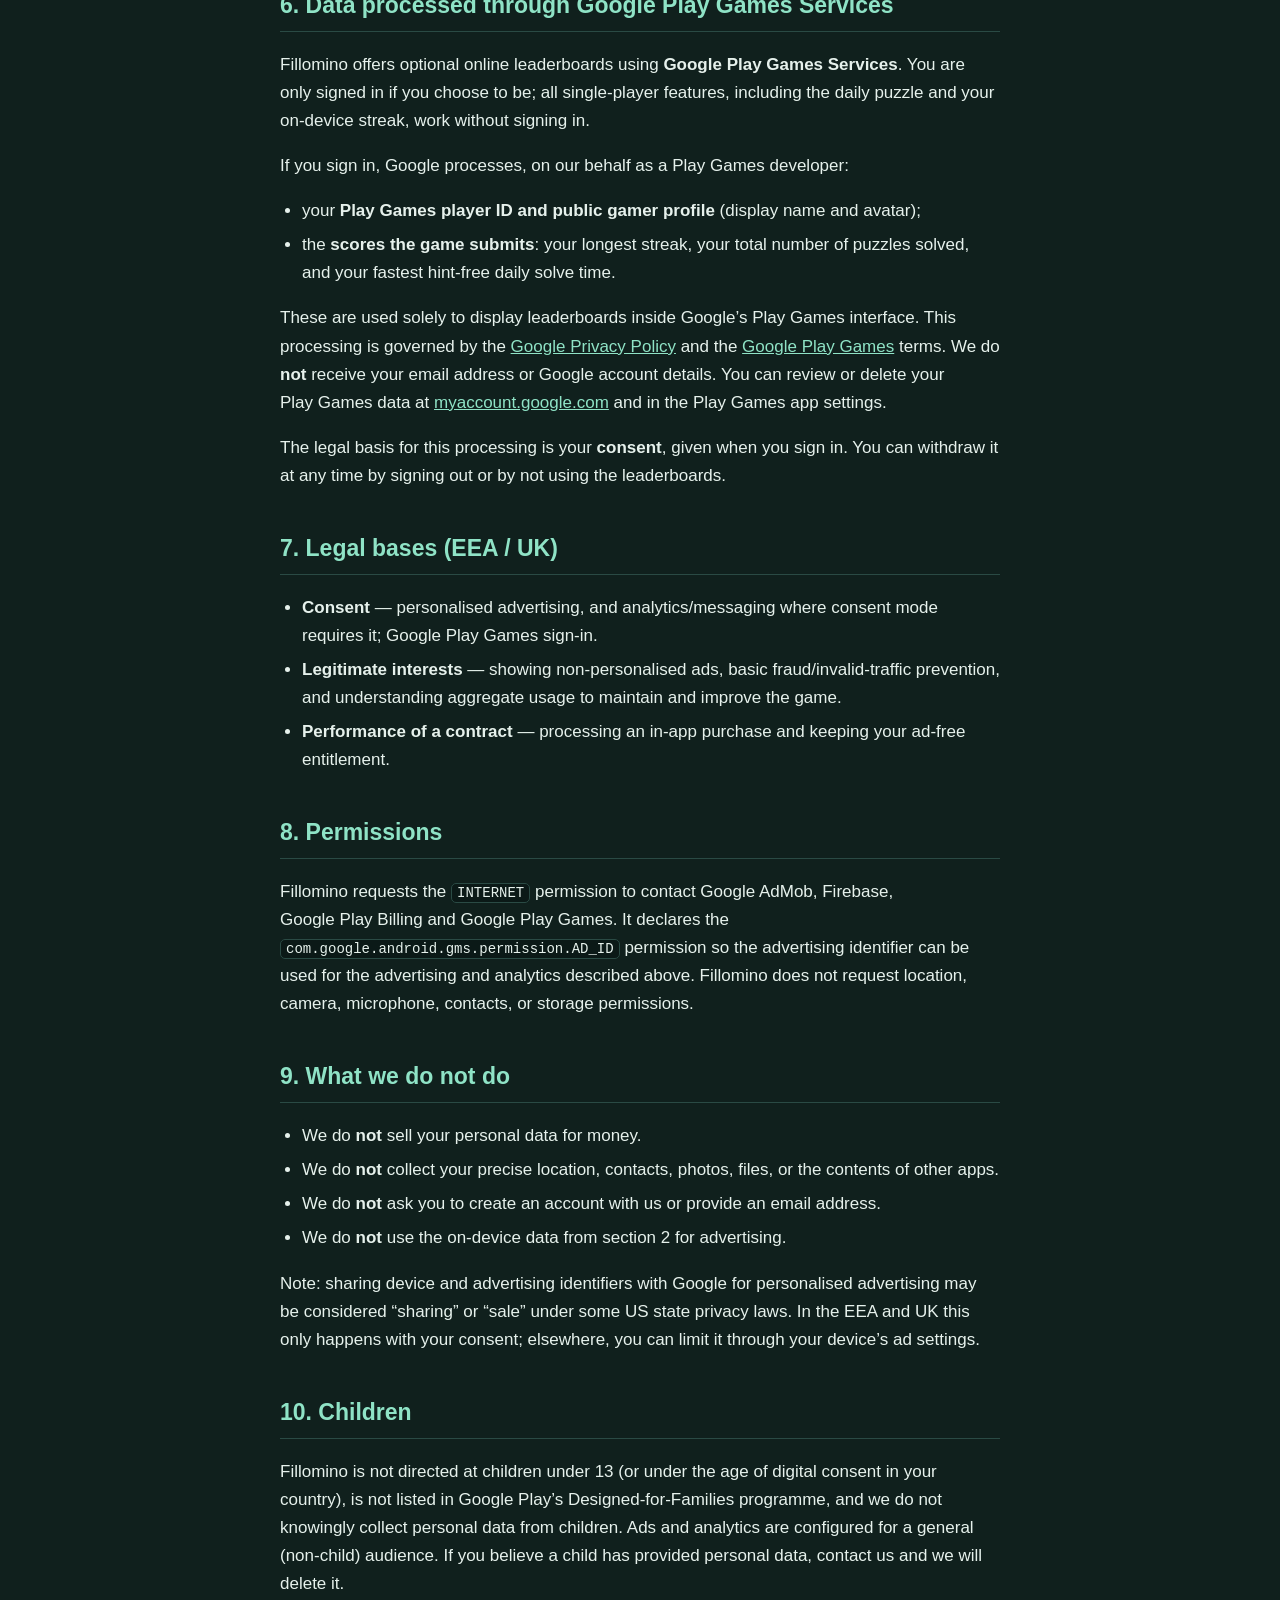
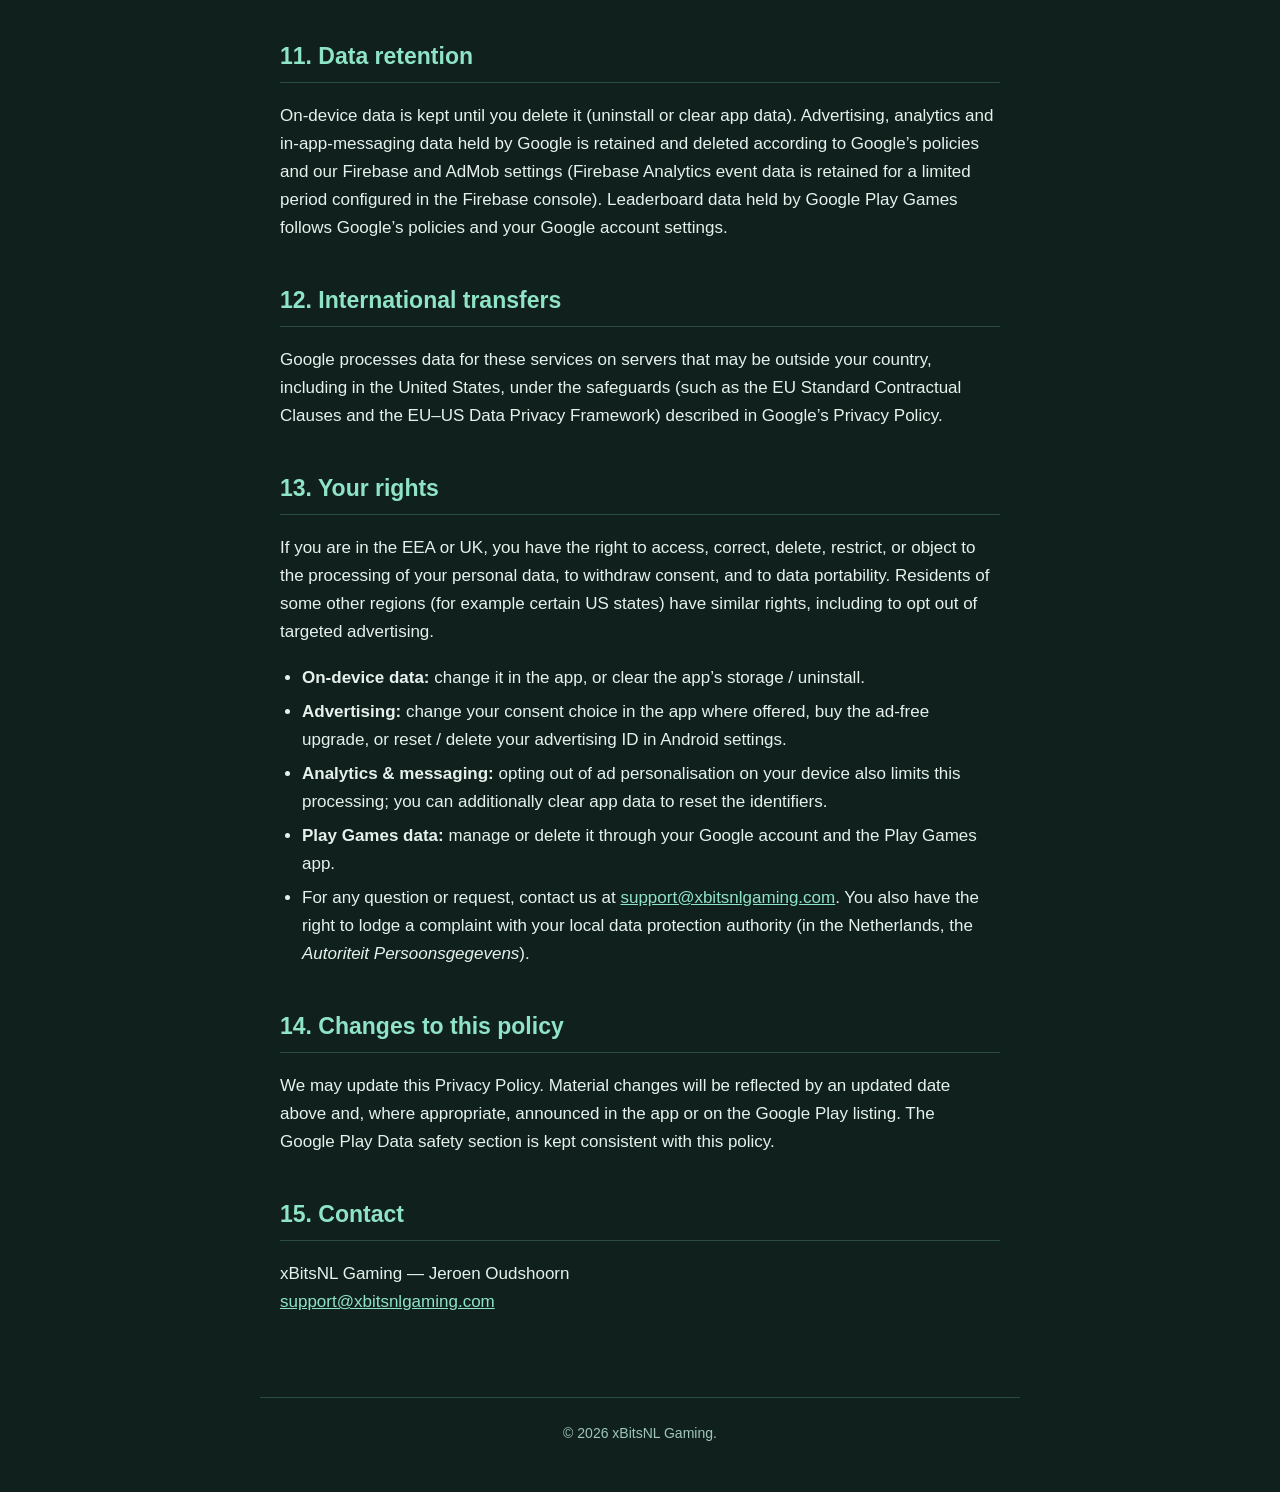
==== commit 04ca8ff5: "Link terug naar de studiopagina www.xbitsnlgaming.com Co-Authored-By: Claude Opus 5.5 <noreply@anthr" ====
--- a/privacy-policy.html
+++ b/privacy-policy.html
@@ -18,6 +18,7 @@
 </header>
 
 <nav>
+  <a href="https://www.xbitsnlgaming.com/">‹ xBitsNL Gaming</a>
   <a href="index.html">Home</a>
   <a href="privacy-policy.html">Privacy Policy</a>
   <a href="terms-of-service.html">Terms of Service</a>
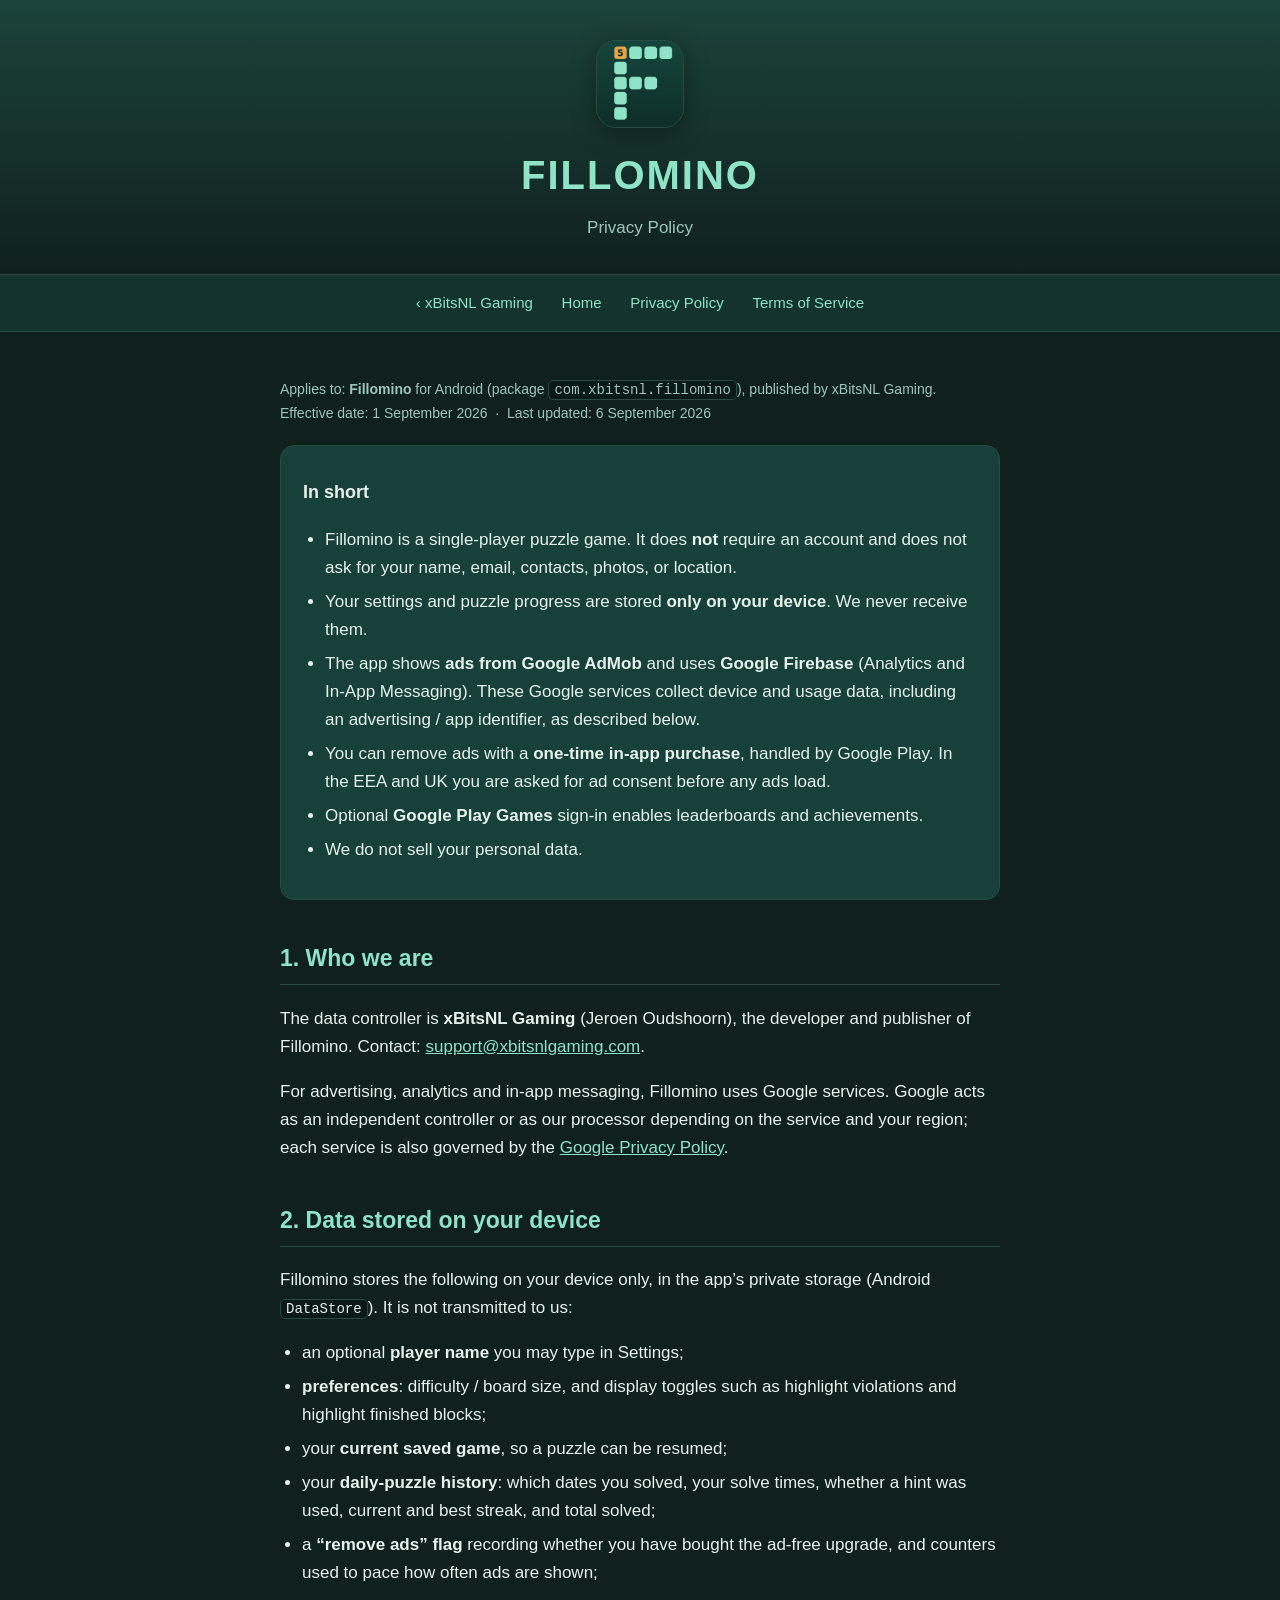
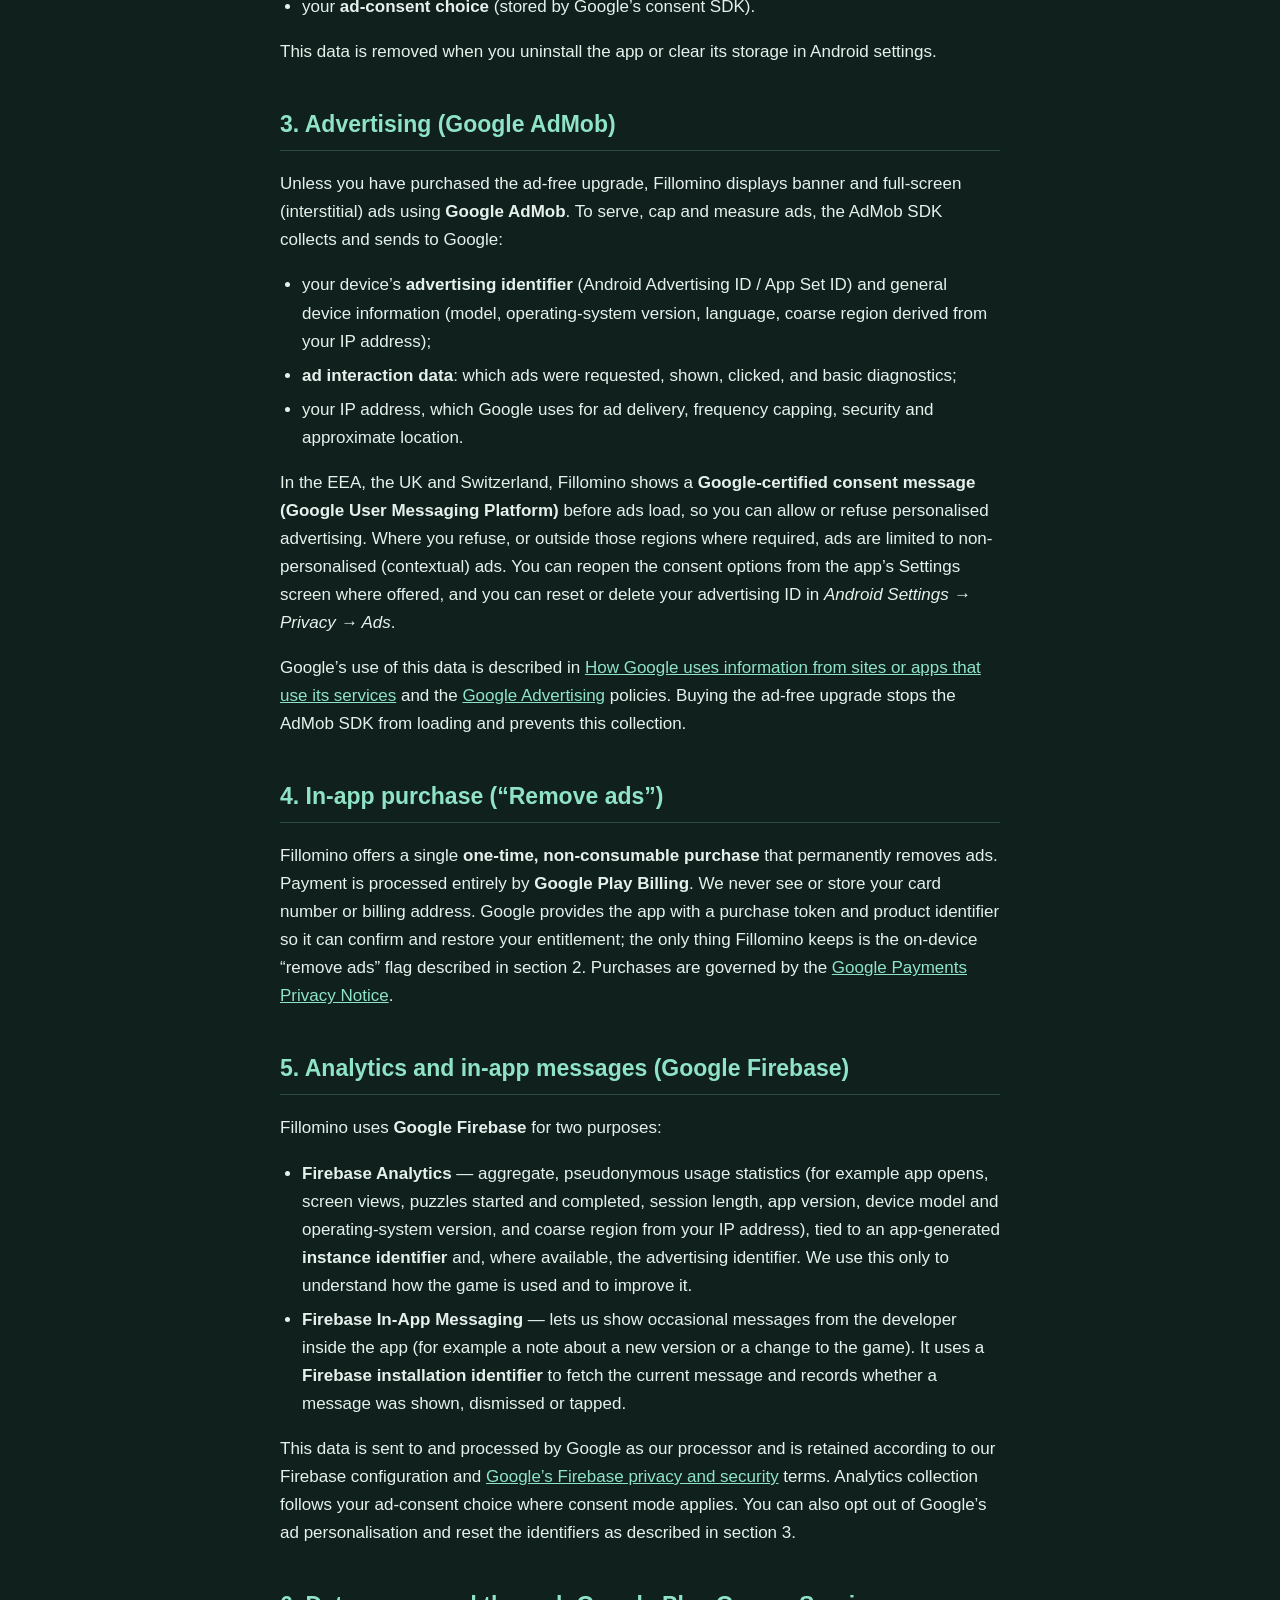
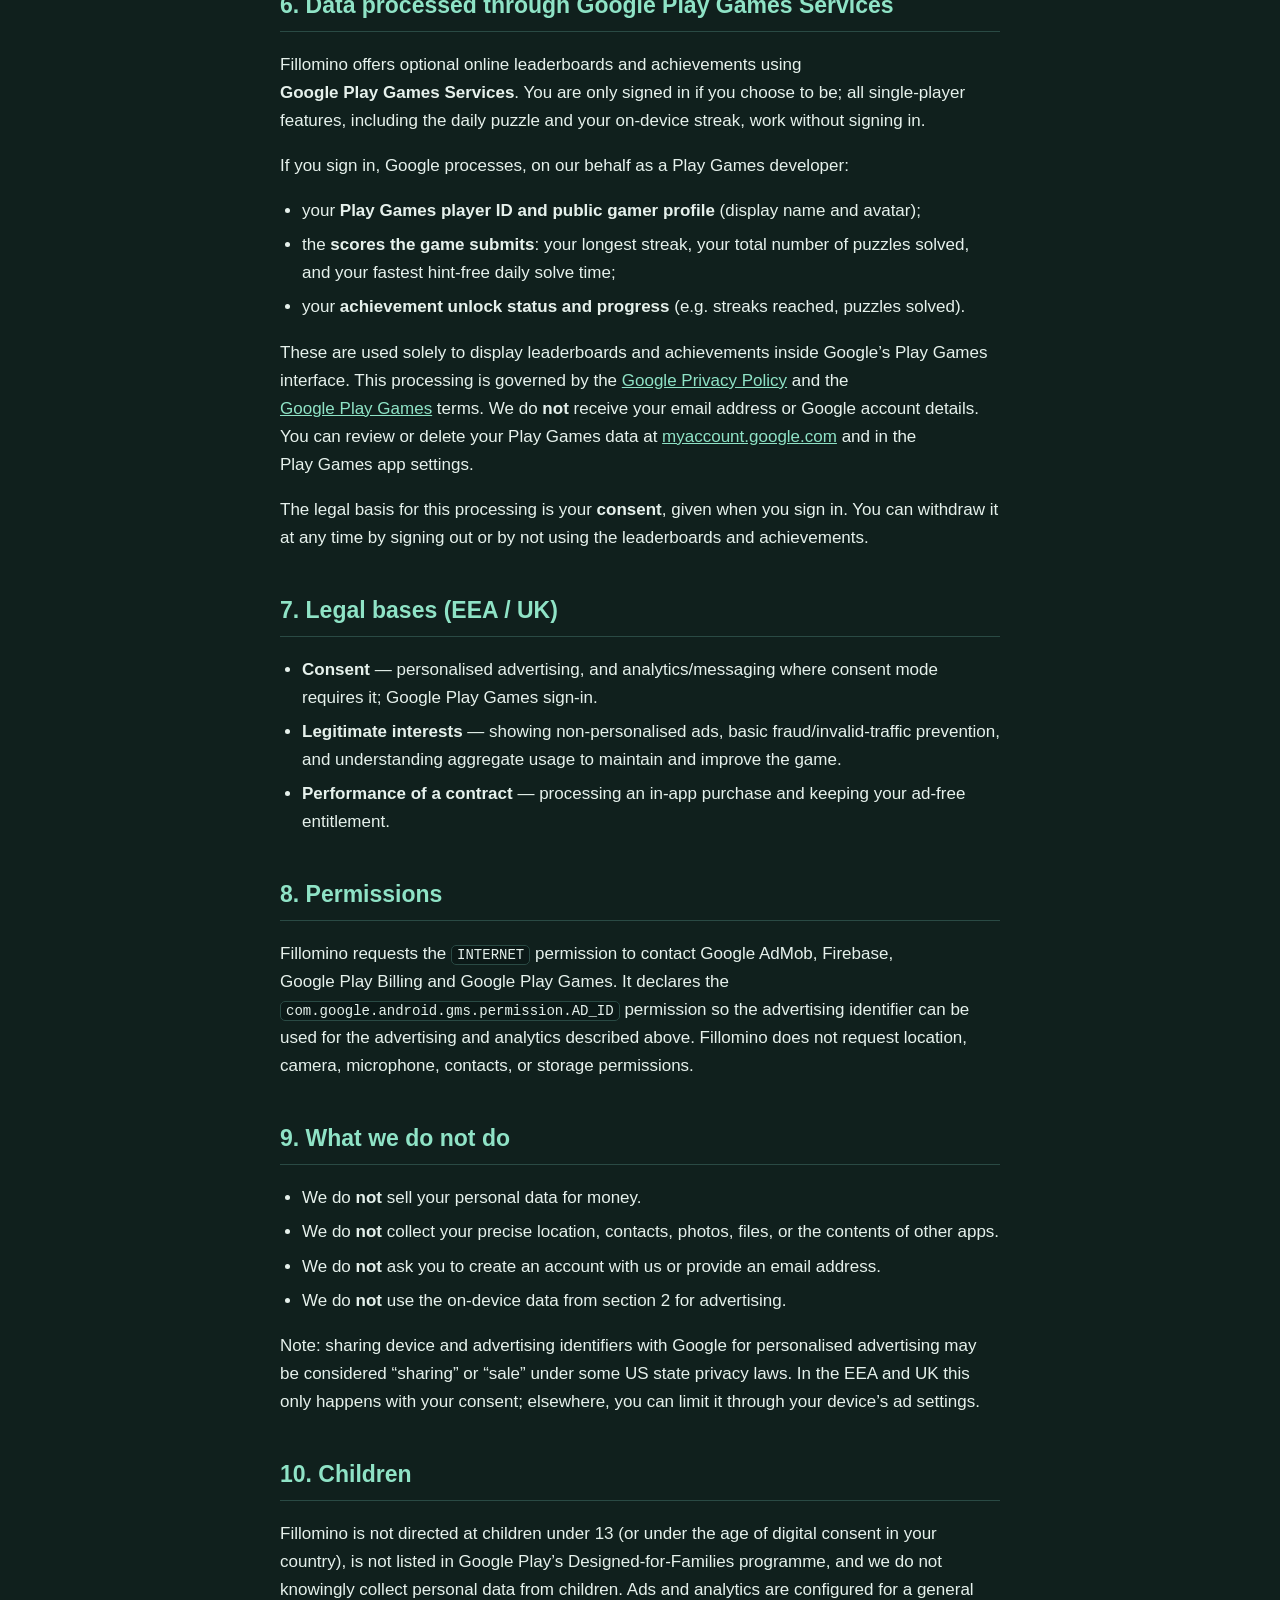
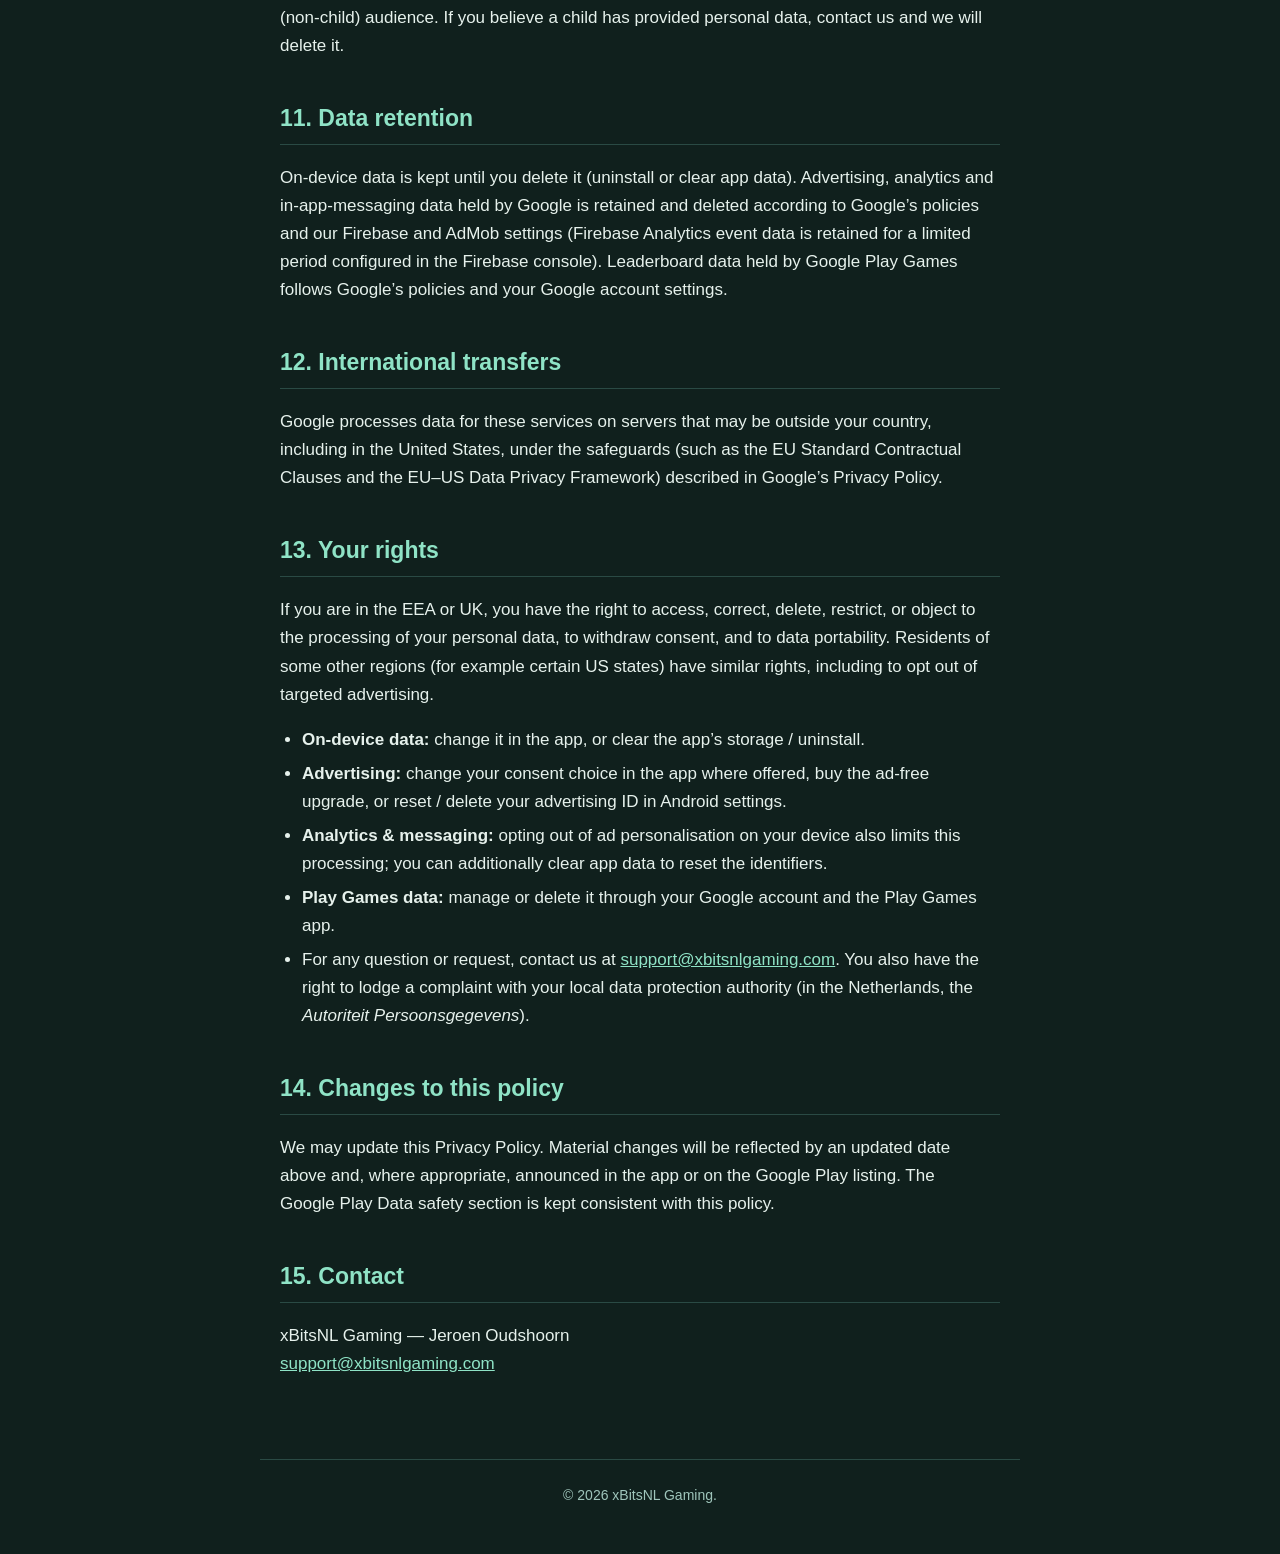
==== commit 594e5b5a: "Privacybeleid: achievements van Google Play Games Co-Authored-By: Claude Opus 5.5 <noreply@anthropic" ====
--- a/privacy-policy.html
+++ b/privacy-policy.html
@@ -38,7 +38,7 @@
       <li>Your settings and puzzle progress are stored <strong>only on your device</strong>. We never receive them.</li>
       <li>The app shows <strong>ads from Google&nbsp;AdMob</strong> and uses <strong>Google&nbsp;Firebase</strong> (Analytics and In-App Messaging). These Google services collect device and usage data, including an advertising / app identifier, as described below.</li>
       <li>You can remove ads with a <strong>one-time in-app purchase</strong>, handled by Google&nbsp;Play. In the EEA and UK you are asked for ad consent before any ads load.</li>
-      <li>Optional <strong>Google&nbsp;Play&nbsp;Games</strong> sign-in enables leaderboards.</li>
+      <li>Optional <strong>Google&nbsp;Play&nbsp;Games</strong> sign-in enables leaderboards and achievements.</li>
       <li>We do not sell your personal data.</li>
     </ul>
   </div>
@@ -143,17 +143,18 @@
 
   <h2>6. Data processed through Google Play Games Services</h2>
   <p>
-    Fillomino offers optional online leaderboards using <strong>Google&nbsp;Play&nbsp;Games&nbsp;Services</strong>.
+    Fillomino offers optional online leaderboards and achievements using <strong>Google&nbsp;Play&nbsp;Games&nbsp;Services</strong>.
     You are only signed in if you choose to be; all single-player features, including the daily
     puzzle and your on-device streak, work without signing in.
   </p>
   <p>If you sign in, Google processes, on our behalf as a Play Games developer:</p>
   <ul>
     <li>your <strong>Play Games player ID and public gamer profile</strong> (display name and avatar);</li>
-    <li>the <strong>scores the game submits</strong>: your longest streak, your total number of puzzles solved, and your fastest hint-free daily solve time.</li>
-  </ul>
-  <p>
-    These are used solely to display leaderboards inside Google&rsquo;s Play&nbsp;Games interface.
+    <li>the <strong>scores the game submits</strong>: your longest streak, your total number of puzzles solved, and your fastest hint-free daily solve time;</li>
+    <li>your <strong>achievement unlock status and progress</strong> (e.g. streaks reached, puzzles solved).</li>
+  </ul>
+  <p>
+    These are used solely to display leaderboards and achievements inside Google&rsquo;s Play&nbsp;Games interface.
     This processing is governed by the
     <a href="https://policies.google.com/privacy" rel="noopener" target="_blank">Google&nbsp;Privacy&nbsp;Policy</a>
     and the
@@ -163,7 +164,7 @@
     <a href="https://myaccount.google.com/" rel="noopener" target="_blank">myaccount.google.com</a>
     and in the Play&nbsp;Games app settings.
   </p>
-  <p>The legal basis for this processing is your <strong>consent</strong>, given when you sign in. You can withdraw it at any time by signing out or by not using the leaderboards.</p>
+  <p>The legal basis for this processing is your <strong>consent</strong>, given when you sign in. You can withdraw it at any time by signing out or by not using the leaderboards and achievements.</p>
 
   <h2>7. Legal bases (EEA / UK)</h2>
   <ul>
--- a/style.css
+++ b/style.css
@@ -122,3 +122,14 @@
   font-size: 14px;
   text-align: center;
 }
+
+.store-btn {
+  display: inline-block;
+  padding: 12px 24px;
+  border-radius: 999px;
+  background: var(--teal);
+  color: var(--bg);
+  font-weight: 700;
+  text-decoration: none;
+}
+.store-btn:hover, .store-btn:focus-visible { color: var(--bg); filter: brightness(1.12); }
